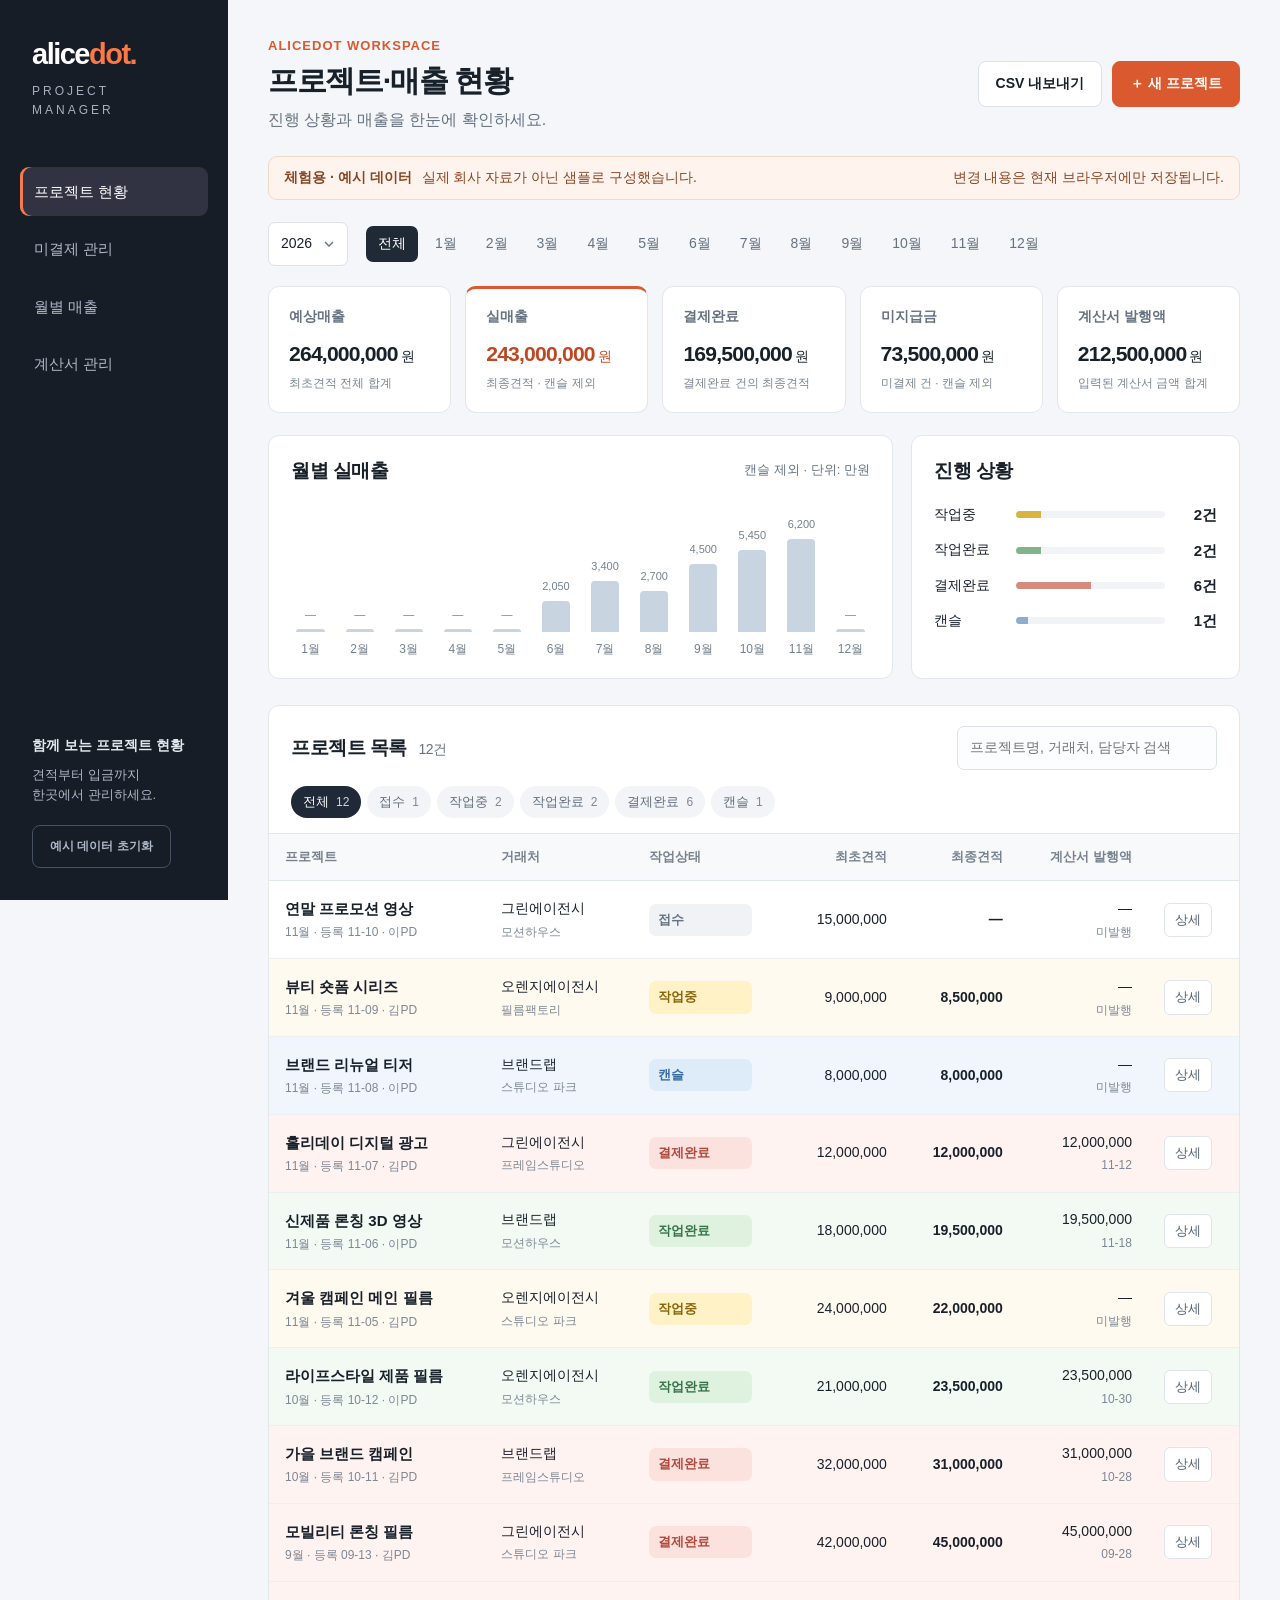
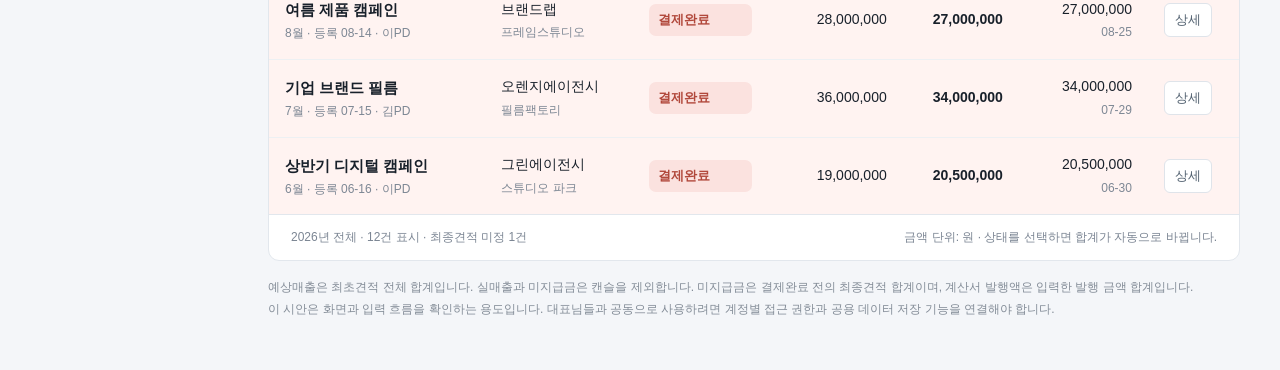
==== index.html @ ba1bc121 "Add files via upload" ====
<!doctype html>
<html lang="ko">
<head>
<meta charset="utf-8"><meta name="viewport" content="width=device-width,initial-scale=1">
<title>AliceDot 프로젝트 관리</title>
<style>
:root{--orange:#db592e;--ink:#18202a;--muted:#667281;--line:#e2e7ed;--bg:#f4f6f9;--white:#fff}*{box-sizing:border-box}body{margin:0;background:var(--bg);color:var(--ink);font:16px/1.55 -apple-system,BlinkMacSystemFont,"Segoe UI","Noto Sans KR",Arial,sans-serif}button,input,select,textarea{font:inherit}button{cursor:pointer}button:focus-visible,input:focus-visible,select:focus-visible,a:focus-visible{outline:3px solid #e99272;outline-offset:3px}button{border:0}button:disabled{cursor:default}aside{width:228px;position:fixed;inset:0 auto 0 0;background:#171d26;color:#fff;display:flex;flex-direction:column;padding:32px 20px;z-index:3}.brand{font-size:29px;font-weight:800;letter-spacing:-1.5px;padding:0 12px}.brand span{color:#fa7946}.brand small{display:block;font-size:12px;font-weight:500;letter-spacing:3px;color:#a6b0bf;margin-top:5px}.nav{display:grid;gap:8px;margin-top:48px}.nav button{background:none;color:#aeb8c7;text-align:left;border-radius:9px;padding:13px 14px;font-size:15px}.nav button.active{background:#323342;color:#fff;box-shadow:inset 3px 0 #f47b4e}.nav svg{width:18px;height:18px;vertical-align:-3px;margin-right:12px}.side-footer{margin-top:auto;padding:18px 12px 0;font-size:13px;color:#aeb8c7}.side-footer strong{display:block;font-size:14px;color:#e3e8ee;margin-bottom:8px}main{margin-left:228px;padding:36px 40px 50px;max-width:1900px}.eyebrow{font-size:13px;letter-spacing:1px;font-weight:700;color:var(--orange)}h1{font-size:30px;letter-spacing:-1.3px;margin:5px 0 6px;line-height:1.35}h2{font-size:19px;letter-spacing:-.5px;margin:0}p{margin:0;color:var(--muted)}header{display:flex;justify-content:space-between;align-items:center;gap:20px;margin-bottom:24px}.btn{border-radius:8px;padding:11px 17px;font-size:14px;font-weight:650;background:#fff;border:1px solid #dce1e7;color:var(--ink);white-space:nowrap}.btn:hover{background:#f1f4f8}.btn.primary{background:var(--orange);border-color:var(--orange);color:#fff}.btn.primary:hover{background:#bd4420}.btn.ghost{background:none}.actions{display:flex;gap:10px;align-items:center}.notice{background:#fff4ed;color:#884625;border:1px solid #f1d9c8;border-radius:9px;padding:10px 15px;font-size:14px;margin-bottom:22px;display:flex;justify-content:space-between;gap:12px}.notice strong{margin-right:10px}.period{display:flex;align-items:center;gap:18px;margin-bottom:20px;flex-wrap:wrap}select{appearance:none;background:#fff url("data:image/svg+xml,%3Csvg xmlns='http://www.w3.org/2000/svg' width='16' height='16' viewBox='0 0 24 24'%3E%3Cpath d='m6 9 6 6 6-6' fill='none' stroke='%23667281' stroke-width='2'/%3E%3C/svg%3E") no-repeat right 10px center;padding:10px 34px 10px 12px;border:1px solid #dce1e7;border-radius:7px;color:var(--ink);font-size:14px}.month-buttons{display:flex;gap:5px;flex-wrap:wrap}.month-buttons button{padding:7px 12px;border-radius:7px;background:none;color:#667281;font-size:14px}.month-buttons button.active{background:#202a37;color:#fff}.cards{display:grid;grid-template-columns:repeat(5,minmax(0,1fr));gap:14px;margin-bottom:22px}.card{background:#fff;border:1px solid var(--line);border-radius:11px;padding:19px 20px;min-width:0}.card-label{font-size:14px;color:#667281;font-weight:600}.metric{font-size:clamp(19px,1.65vw,29px);letter-spacing:-.8px;font-weight:750;margin:10px 0 4px;font-variant-numeric:tabular-nums;white-space:nowrap}.metric small{font-size:14px;font-weight:500;letter-spacing:0;margin-left:3px}.card-note{font-size:12px;color:#7a8592}.card.focus{border-top:3px solid var(--orange);padding-top:17px}.card.focus .metric{color:#bd4822}.overview{display:grid;grid-template-columns:1.9fr 1fr;gap:18px;margin-bottom:26px}.panel{background:#fff;border:1px solid var(--line);border-radius:11px}.panel-head{display:flex;justify-content:space-between;gap:10px;align-items:center;padding:20px 22px 0}.panel-head small{font-size:13px;color:var(--muted)}.chart{display:grid;grid-template-columns:repeat(12,minmax(0,1fr));gap:10px;height:155px;margin:18px 22px 20px;align-items:end}.barcol{height:100%;display:flex;flex-direction:column;justify-content:flex-end;align-items:stretch;text-align:center;background:none;padding:0;color:#75808e;min-width:0;font-size:12px}.barvalue{font-size:11px;white-space:nowrap;margin-bottom:6px}.bar{display:block;min-height:3px;border-radius:4px 4px 0 0;background:#c9d4e1;width:72%;margin:0 auto 8px}.barcol.current .bar{background:var(--orange)}.barcol:hover .bar{background:#f4a07b}.workload{padding:20px 22px}.workload h2{margin-bottom:18px}.work-row{display:flex;align-items:center;gap:12px;margin:12px 0;font-size:14px}.track{height:7px;flex:1;background:#f1f3f6;border-radius:5px;overflow:hidden}.track i{display:block;height:100%;background:#d5b140}.work-row strong{min-width:40px;text-align:right;font-size:15px}.work-row .count-label{width:70px}.project-panel{overflow:hidden}.toolbar{display:flex;justify-content:space-between;padding:20px 22px 16px;align-items:center;gap:16px;flex-wrap:wrap}.toolbar h2 small{font-size:14px;color:var(--muted);font-weight:500;margin-left:7px}.search{padding:10px 12px;border:1px solid #dce1e7;border-radius:7px;min-width:260px;font-size:14px;background:#fcfdfe}.filters{display:flex;gap:6px;padding:0 22px 15px;flex-wrap:wrap}.filters button{font-size:13px;border-radius:20px;background:#f2f4f7;color:#626d7b;padding:6px 12px}.filters button.active{background:#1f2937;color:#fff}.filters b{font-size:12px;margin-left:7px;font-weight:500;opacity:.8}.table-wrap{overflow-x:auto}table{border-collapse:collapse;width:100%;white-space:nowrap;font-size:14px}th{background:#f8f9fb;color:#78828f;font-size:13px;font-weight:600;text-align:left;padding:13px 16px;border-top:1px solid var(--line);border-bottom:1px solid var(--line)}td{padding:16px;border-bottom:1px solid #edf0f3;vertical-align:middle}tr:last-child td{border-bottom:0}tbody tr:hover{background:#fbfcfe}.project-name{font-weight:650;font-size:15px}.sub{font-size:12px;color:#7d8794;margin-top:3px}.num{text-align:right;font-variant-numeric:tabular-nums}.badge{font-size:13px;font-weight:600;border-radius:5px;padding:5px 9px;display:inline-block}.status-접수{background:#f0f2f5;color:#667281}.status-작업중{background:#fff2c7;color:#8a6608}.status-작업완료{background:#dff1df;color:#36754a}.status-결제완료{background:#fbe2df;color:#b1483b}.status-캔슬{background:#deecfa;color:#386da2}select.row-status{border:0;padding:6px 26px 6px 9px;font-size:13px;font-weight:650;background-position:right 6px center;width:103px}.edit{border:1px solid #dfe4ea;background:#fff;border-radius:6px;padding:6px 10px;font-size:13px;color:#526170}.empty{text-align:center!important;padding:55px 20px!important;color:#7a8592}.table-footer{border-top:1px solid var(--line);padding:13px 22px;color:#7b8593;font-size:12px;display:flex;justify-content:space-between;gap:16px}.footnote{font-size:12px;color:#838c97;margin-top:16px;line-height:1.8}dialog{border:0;border-radius:14px;padding:0;width:min(700px,94vw);box-shadow:0 24px 80px #10182844;color:var(--ink);max-height:92vh}dialog::backdrop{background:#151c2a77;backdrop-filter:blur(2px)}.dialog-head{padding:24px 28px 17px;border-bottom:1px solid var(--line);display:flex;align-items:center;justify-content:space-between}.close{font-size:25px;background:none;color:#667281;width:35px;height:35px}.form-grid{display:grid;grid-template-columns:1fr 1fr;gap:18px;padding:23px 28px}.field{display:grid;gap:7px;font-size:14px;color:#5e6978}.field input,.field select,.field textarea{border:1px solid #dce1e7;border-radius:7px;padding:10px 12px;color:var(--ink);min-width:0;width:100%;font-size:15px}.field textarea{resize:vertical;min-height:80px}.field.wide{grid-column:1/-1}.field input:read-only{background:#f4f6f8;color:#738090}.dialog-footer{display:flex;justify-content:space-between;padding:16px 28px 24px;align-items:center;gap:15px}.dialog-footer small{font-size:12px;color:#7d8794}.toast{position:fixed;bottom:28px;left:calc(50% + 114px);transform:translateX(-50%);background:#202b38;color:#fff;border-radius:8px;padding:12px 20px;font-size:14px;box-shadow:0 6px 25px #10182822;z-index:20}.sr-only{position:absolute;width:1px;height:1px;padding:0;overflow:hidden;clip:rect(0,0,0,0);white-space:nowrap}
tbody tr.row-작업중{background:#fffaf0}tbody tr.row-작업완료{background:#f2faf3}tbody tr.row-결제완료{background:#fff3f1}tbody tr.row-캔슬{background:#f0f6fc}tbody tr:hover{filter:brightness(.985)}
@media(max-width:1180px){aside{width:190px;padding-inline:14px}main{margin-left:190px;padding:27px 24px}.card{padding:15px 12px}.card.focus{padding-top:13px}.metric{font-size:20px}.month-buttons{gap:2px}.month-buttons button{padding:7px 9px}.overview{grid-template-columns:1.5fr 1fr}.toast{left:calc(50% + 95px)}}
@media(min-width:851px) and (max-width:1050px){.cards{grid-template-columns:repeat(3,minmax(0,1fr))}}
@media(max-width:850px){aside{position:static;width:auto;padding:18px 20px}.brand{font-size:25px;display:flex;align-items:center;gap:4px}.brand small{margin:0 0 0 15px;font-size:10px}.nav{margin-top:18px;display:flex;gap:6px;overflow:auto}.nav button{padding:9px 12px;white-space:nowrap;font-size:14px}.nav svg,.side-footer{display:none}main{margin:0;padding:25px 18px}header{align-items:flex-start}h1{font-size:25px}header p{font-size:14px}.actions{gap:6px}.btn{padding:10px 12px}.cards{grid-template-columns:repeat(2,minmax(0,1fr))}.card:last-child{grid-column:1/-1}.metric{font-size:25px}.overview{grid-template-columns:1fr}.workload{display:none}.notice{display:block}.notice span{display:block;margin-top:3px;font-size:12px}.chart{gap:4px;margin-inline:14px}.barvalue{font-size:9px}.toolbar{padding:18px 16px}.search{min-width:0;width:100%}.toolbar .actions{width:100%}.filters{padding-inline:16px}.form-grid{padding:20px;gap:13px}.dialog-head{padding:20px}.dialog-footer{padding:15px 20px;flex-wrap:wrap}.toast{left:50%;max-width:90%;width:max-content}.table-footer{padding:13px 16px}.table-footer span:last-child{display:none}}
@media(max-width:620px){header{flex-direction:column}header>.actions{width:100%}header>.actions .btn{flex:1}.form-grid{grid-template-columns:1fr}}
</style></head>
<body>
<aside><div class="brand">alice<span>dot.</span><small>PROJECT MANAGER</small></div><nav class="nav" aria-label="메뉴"><button class="active" data-view="all">프로젝트 현황</button><button data-view="unpaid">미결제 관리</button><button data-view="monthly">월별 매출</button><button data-view="invoice">계산서 관리</button></nav><div class="side-footer"><strong>함께 보는 프로젝트 현황</strong>견적부터 입금까지<br>한곳에서 관리하세요.<br><br><button class="btn ghost" id="reset" style="color:#aeb8c7;border-color:#465161;font-size:12px">예시 데이터 초기화</button></div></aside>
<main><header><div><div class="eyebrow">ALICEDOT WORKSPACE</div><h1 id="page-title">프로젝트·매출 현황</h1><p>진행 상황과 매출을 한눈에 확인하세요.</p></div><div class="actions"><button class="btn" id="export">CSV 내보내기</button><button class="btn primary" id="add">＋ 새 프로젝트</button></div></header>
<div class="notice"><div><strong>체험용 · 예시 데이터</strong>실제 회사 자료가 아닌 샘플로 구성했습니다.</div><span id="save-status">변경 내용은 현재 브라우저에만 저장됩니다.</span></div>
<section class="period" aria-label="조회 기간"><label><span class="sr-only">연도</span><select id="year"><option>2026</option><option>2027</option></select></label><div class="month-buttons" id="months"></div></section>
<section class="cards" id="cards" aria-label="선택 기간 매출 합계"></section>
<section class="overview"><div class="panel" id="monthly-panel"><div class="panel-head"><h2>월별 실매출</h2><small>캔슬 제외 · 단위: 만원</small></div><div class="chart" id="chart"></div></div><div class="panel workload"><h2>진행 상황</h2><div id="workload"></div></div></section>
<section class="panel project-panel"><div class="toolbar"><h2 id="list-title">프로젝트 목록 <small id="total-count"></small></h2><div class="actions"><input class="search" id="search" aria-label="프로젝트 검색" placeholder="프로젝트명, 거래처, 담당자 검색"></div></div><div class="filters" id="filters"></div><div class="table-wrap"><table><thead><tr><th>프로젝트</th><th>거래처</th><th>작업상태</th><th class="num">최초견적</th><th class="num">최종견적</th><th class="num">계산서 발행액</th><th></th></tr></thead><tbody id="rows"></tbody></table></div><div class="table-footer"><span id="result-count"></span><span>금액 단위: 원 · 상태를 선택하면 합계가 자동으로 바뀝니다.</span></div></section>
<p class="footnote">예상매출은 최초견적 전체 합계입니다. 실매출과 미지급금은 캔슬을 제외합니다. 미지급금은 결제완료 전의 최종견적 합계이며, 계산서 발행액은 입력한 발행 금액 합계입니다.<br>이 시안은 화면과 입력 흐름을 확인하는 용도입니다. 대표님들과 공동으로 사용하려면 계정별 접근 권한과 공용 데이터 저장 기능을 연결해야 합니다.</p></main>
<dialog id="editor"><form id="project-form"><div class="dialog-head"><h2 id="dialog-title">새 프로젝트</h2><button class="close" type="button" id="close" aria-label="닫기">×</button></div><input type="hidden" name="id"><div class="form-grid">
<label class="field wide">프로젝트명 *<input name="name" required maxlength="120" placeholder="프로젝트명을 입력하세요"></label>
<label class="field">집계 연도<select name="year"><option>2026</option><option>2027</option></select></label><label class="field">집계 월<select name="month" id="form-month"></select></label>
<label class="field">대행사<input name="agency" maxlength="120"></label><label class="field">프로덕션<input name="production" maxlength="120"></label>
<label class="field">감독<input name="director" maxlength="80"></label><label class="field">담당 PD<input name="pd" maxlength="80"></label>
<label class="field">최초견적 (원)<input name="initial" type="number" min="0" step="1" placeholder="미정이면 비워두세요"></label><label class="field">최종견적 (원)<input name="final" type="number" min="0" step="1" placeholder="미정이면 비워두세요"></label>
<label class="field">작업상태<select name="status" id="form-status"></select></label><label class="field">최초 등록일<input name="created" type="date" readonly></label>
<label class="field">결제일<input name="paidDate" type="date"></label><label class="field">계산서 발행일<input name="invoiceDate" type="date"></label>
<label class="field">계산서 발행액 (원)<input name="invoiceAmount" type="number" min="0" step="1"></label><label class="field">상호명<input name="company" maxlength="160"></label>
<label class="field wide">메모<textarea name="memo" maxlength="3000" placeholder="견적 협의, 일정, 전달 사항 등을 기록하세요"></textarea></label></div><div class="dialog-footer"><small>등록일은 처음 저장한 날짜로 유지됩니다.</small><div class="actions"><button type="button" class="btn" id="cancel">취소</button><button type="submit" class="btn primary">저장하기</button></div></div></form></dialog>
<div class="toast" id="toast" hidden role="status"></div>
<script>
'use strict';
const STORAGE_KEY='alicedot-demo-v1';
const statuses=['접수','작업중','작업완료','결제완료','캔슬'];
const esc=x=>String(x??'').replace(/[&<>"']/g,c=>({'&':'&amp;','<':'&lt;','>':'&gt;','"':'&quot;',"'":'&#39;'}[c]));
const $=s=>document.querySelector(s);
const won=n=>Number(n||0).toLocaleString('ko-KR');
const displayMoney=n=>n===null||n===''||n===undefined?'—':won(n);
const today=()=>{const a=new Intl.DateTimeFormat('en-CA',{timeZone:'Asia/Seoul',year:'numeric',month:'2-digit',day:'2-digit'}).formatToParts(new Date());return ['year','month','day'].map(k=>a.find(x=>x.type===k).value).join('-');};
const seed=[
 ['d01',11,'겨울 캠페인 메인 필름','오렌지에이전시','스튜디오 파크','작업중',24000000,22000000,0,''],
 ['d02',11,'신제품 론칭 3D 영상','브랜드랩','모션하우스','작업완료',18000000,19500000,19500000,'2026-11-18'],
 ['d03',11,'홀리데이 디지털 광고','그린에이전시','프레임스튜디오','결제완료',12000000,12000000,12000000,'2026-11-12'],
 ['d04',11,'브랜드 리뉴얼 티저','브랜드랩','스튜디오 파크','캔슬',8000000,8000000,0,''],
 ['d05',11,'뷰티 숏폼 시리즈','오렌지에이전시','필름팩토리','작업중',9000000,8500000,0,''],
 ['d06',11,'연말 프로모션 영상','그린에이전시','모션하우스','접수',15000000,null,0,''],
 ['d07',10,'가을 브랜드 캠페인','브랜드랩','프레임스튜디오','결제완료',32000000,31000000,31000000,'2026-10-28'],
 ['d08',10,'라이프스타일 제품 필름','오렌지에이전시','모션하우스','작업완료',21000000,23500000,23500000,'2026-10-30'],
 ['d09',9,'모빌리티 론칭 필름','그린에이전시','스튜디오 파크','결제완료',42000000,45000000,45000000,'2026-09-28'],
 ['d10',8,'여름 제품 캠페인','브랜드랩','프레임스튜디오','결제완료',28000000,27000000,27000000,'2026-08-25'],
 ['d11',7,'기업 브랜드 필름','오렌지에이전시','필름팩토리','결제완료',36000000,34000000,34000000,'2026-07-29'],
 ['d12',6,'상반기 디지털 캠페인','그린에이전시','스튜디오 파크','결제완료',19000000,20500000,20500000,'2026-06-30']
].map(([id,month,name,agency,production,status,initial,final,invoiceAmount,invoiceDate],i)=>({id,year:2026,month,name,agency,production,status,initial,final,invoiceAmount,invoiceDate,created:`2026-${String(month).padStart(2,'0')}-${String(5+i%15).padStart(2,'0')}`,paidDate:status==='결제완료'?invoiceDate:'',director:['김감독','이감독','박감독'][i%3],pd:['김PD','이PD'][i%2],company:production,memo:'화면 확인을 위한 예시 프로젝트입니다.'}));
let projects,storageAvailable=true;
try{const saved=localStorage.getItem(STORAGE_KEY);projects=saved?JSON.parse(saved):structuredClone(seed);if(!Array.isArray(projects))throw Error('Invalid data');}catch(err){projects=structuredClone(seed);storageAvailable=false;}
let state={year:2026,month:0,status:'전체',view:'all',query:''};
function save(){try{localStorage.setItem(STORAGE_KEY,JSON.stringify(projects));storageAvailable=true;}catch(err){storageAvailable=false;}$('#save-status').textContent=storageAvailable?'변경 내용은 현재 브라우저에만 저장됩니다.':'브라우저 저장이 제한되어 있습니다. 창을 닫기 전에 CSV로 내보내 주세요.';}
function notify(message){$('#toast').textContent=message;$('#toast').hidden=false;clearTimeout(notify.timer);notify.timer=setTimeout(()=>$('#toast').hidden=true,2800);}
function scoped(){return projects.filter(p=>p.year===state.year&&(!state.month||p.month===state.month));}
function isUnpaid(p){return !['결제완료','캔슬'].includes(p.status);}
function metrics(list){const active=list.filter(p=>p.status!=='캔슬');return {initial:list.reduce((n,p)=>n+(p.initial||0),0),final:active.reduce((n,p)=>n+(p.final||0),0),paid:active.filter(p=>p.status==='결제완료').reduce((n,p)=>n+(p.final||0),0),unpaid:active.filter(isUnpaid).reduce((n,p)=>n+(p.final||0),0),invoice:list.reduce((n,p)=>n+(p.invoiceAmount||0),0)};}
function beforeStatus(){return scoped().filter(p=>(state.view!=='unpaid'||isUnpaid(p))&&(state.view!=='invoice'||p.invoiceDate||p.invoiceAmount>0)&&(!state.query||[p.name,p.agency,p.production,p.director,p.pd,p.company].join(' ').toLowerCase().includes(state.query)));}
function visible(){return beforeStatus().filter(p=>state.status==='전체'||p.status===state.status).sort((a,b)=>b.month-a.month||b.created.localeCompare(a.created)||a.id.localeCompare(b.id));}
function render(){
 $('#page-title').textContent=({all:'프로젝트·매출 현황',unpaid:'미결제 관리',monthly:'월별 매출 현황',invoice:'계산서 관리'})[state.view];
 document.querySelectorAll('[data-view]').forEach(b=>b.classList.toggle('active',b.dataset.view===state.view));
 $('#months').innerHTML=[0,...Array.from({length:12},(_,i)=>i+1)].map(m=>`<button type="button" data-month="${m}" class="${m===state.month?'active':''}">${m?m+'월':'전체'}</button>`).join('');
 const list=scoped(), m=metrics(list), blankFinal=list.filter(p=>p.status!=='캔슬'&&p.final===null).length;
 const cards=[['예상매출',m.initial,'최초견적 전체 합계'],['실매출',m.final,'최종견적 · 캔슬 제외'],['결제완료',m.paid,'결제완료 건의 최종견적'],['미지급금',m.unpaid,'미결제 건 · 캔슬 제외'],['계산서 발행액',m.invoice,'입력된 계산서 금액 합계']];
 $('#cards').innerHTML=cards.map(([label,value,note],i)=>`<div class="card ${i===1?'focus':''}"><div class="card-label">${label}</div><div class="metric">${won(value)}<small>원</small></div><div class="card-note">${note}</div></div>`).join('');
 const amounts=Array.from({length:12},(_,i)=>metrics(projects.filter(p=>p.year===state.year&&p.month===i+1)).final),max=Math.max(...amounts,1);
 $('#chart').innerHTML=amounts.map((v,i)=>`<button type="button" class="barcol ${state.month===i+1?'current':''}" data-month="${i+1}" aria-label="${i+1}월 실매출 ${won(v)}원"><span class="barvalue">${v?won(Math.round(v/10000)):'—'}</span><i class="bar" style="height:${Math.max(3,v/max*93)}px"></i><span>${i+1}월</span></button>`).join('');
 $('#workload').innerHTML=['작업중','작업완료','결제완료','캔슬'].map((s,i)=>{const count=list.filter(p=>p.status===s).length;return `<div class="work-row"><span class="count-label">${s}</span><span class="track"><i style="width:${count/Math.max(1,list.length)*100}%;background:${['#d8b341','#80b58c','#d78b7c','#8caecc'][i]}"></i></span><strong>${count}건</strong></div>`;}).join('');
 const base=beforeStatus();$('#total-count').textContent=`${base.length}건`;
 $('#filters').innerHTML=['전체',...statuses].map(s=>`<button type="button" data-status="${s}" class="${s===state.status?'active':''}">${s}<b>${s==='전체'?base.length:base.filter(p=>p.status===s).length}</b></button>`).join('');
 const rows=visible();
 $('#rows').innerHTML=rows.length?rows.map(p=>`<tr class="row-${esc(p.status)}"><td><div class="project-name">${esc(p.name)}</div><div class="sub">${p.month}월 · 등록 ${esc(p.created.slice(5))} · ${esc(p.pd||'담당 미지정')}</div></td><td>${esc(p.agency||'—')}<div class="sub">${esc(p.production)}</div></td><td><select class="row-status status-${esc(p.status)}" data-id="${esc(p.id)}" aria-label="${esc(p.name)} 작업상태">${statuses.map(s=>`<option ${p.status===s?'selected':''}>${s}</option>`).join('')}</select></td><td class="num">${displayMoney(p.initial)}</td><td class="num"><strong>${displayMoney(p.final)}</strong></td><td class="num">${p.invoiceAmount?won(p.invoiceAmount):'—'}<div class="sub">${p.invoiceDate?esc(p.invoiceDate.slice(5)):p.invoiceAmount?'발행일 미입력':'미발행'}</div></td><td><button class="edit" data-edit="${esc(p.id)}" aria-label="${esc(p.name)} 상세 수정">상세</button></td></tr>`).join(''):'<tr><td colspan="7" class="empty">조건에 맞는 프로젝트가 없습니다. 다른 월이나 상태를 선택해 주세요.</td></tr>';
 $('#result-count').textContent=`${state.year}년 ${state.month?state.month+'월':'전체'} · ${rows.length}건 표시${blankFinal?' · 최종견적 미정 '+blankFinal+'건':''}`;
 if(!storageAvailable)$('#save-status').textContent='브라우저 저장이 제한되어 있습니다. 창을 닫기 전에 CSV로 내보내 주세요.';
}
$('#form-month').innerHTML=Array.from({length:12},(_,i)=>`<option value="${i+1}">${i+1}월</option>`).join('');$('#form-status').innerHTML=statuses.map(s=>`<option>${s}</option>`).join('');
function openEditor(id){const p=projects.find(p=>p.id===id), f=$('#project-form');f.reset();const blank={id:'',name:'',year:state.year,month:state.month||Number(today().slice(5,7)),status:'접수',created:today()};for(const [k,val] of Object.entries(p||blank)){if(f.elements.namedItem(k))f.elements.namedItem(k).value=val??'';}$('#dialog-title').textContent=p?'프로젝트 상세':'새 프로젝트';$('#editor').showModal();f.elements.namedItem('name').focus();}
$('#add').addEventListener('click',()=>openEditor());for(const id of ['close','cancel'])$('#'+id).addEventListener('click',()=>$('#editor').close());
$('#project-form').addEventListener('submit',e=>{e.preventDefault();const f=new FormData(e.target),id=String(f.get('id')),existing=projects.find(p=>p.id===id),p={};for(const [k,val] of f)p[k]=String(val).trim();p.year=Number(p.year);p.month=Number(p.month);for(const k of ['initial','final','invoiceAmount'])p[k]=p[k]===''?null:Number(p[k]);p.id=existing?existing.id:(crypto.randomUUID?crypto.randomUUID():'p'+Date.now());p.created=existing?existing.created:today();if(!p.name){notify('프로젝트명을 입력해 주세요.');return;}if(existing)projects=projects.map(x=>x.id===id?p:x);else projects.push(p);save();$('#editor').close();state.year=p.year;state.month=p.month;state.status='전체';state.view='all';state.query='';$('#year').value=state.year;$('#search').value='';render();notify('프로젝트를 저장했습니다.');});
document.addEventListener('click',e=>{const month=e.target.closest('[data-month]'),status=e.target.closest('[data-status]'),edit=e.target.closest('[data-edit]'),view=e.target.closest('[data-view]');if(month){state.month=Number(month.dataset.month);render();}if(status){state.status=status.dataset.status;render();}if(edit)openEditor(edit.dataset.edit);if(view){state.view=view.dataset.view;state.status='전체';render();if(state.view==='monthly')$('#monthly-panel').scrollIntoView({behavior:'smooth',block:'center'});}});
$('#rows').addEventListener('change',e=>{if(!e.target.matches('.row-status'))return;const p=projects.find(x=>x.id===e.target.dataset.id);if(!p)return;p.status=e.target.value;save();render();notify('작업상태와 합계가 반영되었습니다.');});
$('#year').addEventListener('change',e=>{state.year=Number(e.target.value);render();});$('#search').addEventListener('input',e=>{state.query=e.target.value.trim().toLowerCase();render();});
$('#export').addEventListener('click',()=>{const cols=[['year','연도'],['month','월'],['created','등록일'],['name','프로젝트명'],['agency','대행사'],['production','프로덕션'],['director','감독'],['pd','담당PD'],['status','작업상태'],['initial','최초견적'],['final','최종견적'],['paidDate','결제일'],['invoiceDate','계산서 발행일'],['invoiceAmount','계산서 금액'],['company','상호명'],['memo','메모']];const quote=x=>'"'+String(typeof x==='string'&&/^[=+@-]/.test(x)?"'"+x:x??'').replace(/"/g,'""')+'"';const csv='\uFEFF'+[cols.map(x=>quote(x[1])).join(','),...visible().map(p=>cols.map(([k])=>quote(p[k])).join(','))].join('\r\n');const url=URL.createObjectURL(new Blob([csv],{type:'text/csv;charset=utf-8'})),a=document.createElement('a');a.href=url;a.download=`alicedot-demo-${state.year}-${state.month||'all'}.csv`;a.click();setTimeout(()=>URL.revokeObjectURL(url),1000);notify('현재 조회된 프로젝트를 내보냈습니다.');});
$('#reset').addEventListener('click',()=>{if(!confirm('이 브라우저에서 수정한 체험용 데이터를 지우고 초기 예시로 되돌릴까요?'))return;projects=structuredClone(seed);state={year:2026,month:0,status:'전체',view:'all',query:''};$('#search').value='';$('#year').value='2026';save();render();notify('예시 데이터로 초기화했습니다.');});
render();
</script></body></html>
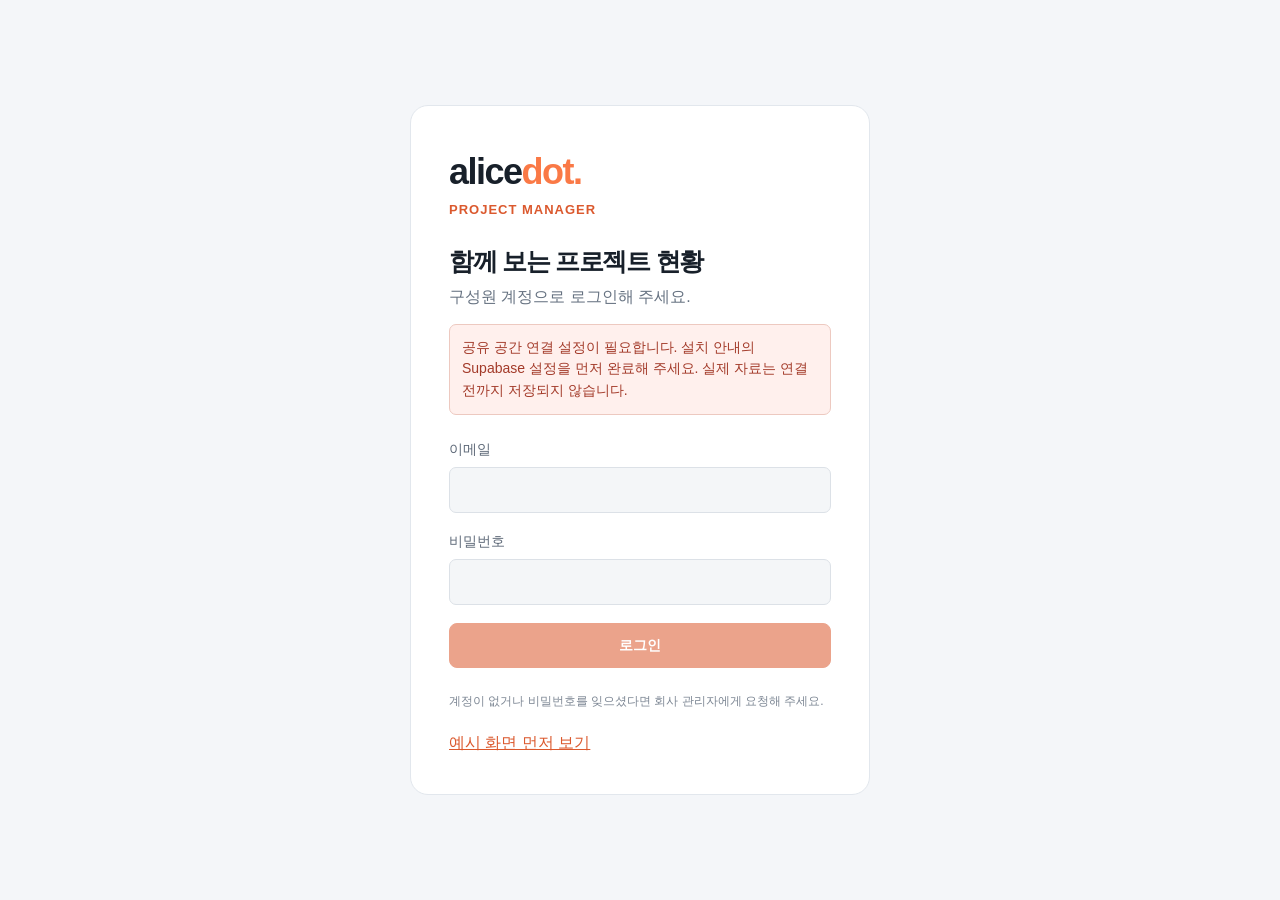
==== commit 6a1aa4c0: "Add shared AliceDot project management app Add the authenticated shared app, Supabase database setup" ====
--- a/index.html
+++ b/index.html
@@ -1,94 +1,29 @@
-<!doctype html>
-<html lang="ko">
-<head>
-<meta charset="utf-8"><meta name="viewport" content="width=device-width,initial-scale=1">
-<title>AliceDot 프로젝트 관리</title>
-<style>
-:root{--orange:#db592e;--ink:#18202a;--muted:#667281;--line:#e2e7ed;--bg:#f4f6f9;--white:#fff}*{box-sizing:border-box}body{margin:0;background:var(--bg);color:var(--ink);font:16px/1.55 -apple-system,BlinkMacSystemFont,"Segoe UI","Noto Sans KR",Arial,sans-serif}button,input,select,textarea{font:inherit}button{cursor:pointer}button:focus-visible,input:focus-visible,select:focus-visible,a:focus-visible{outline:3px solid #e99272;outline-offset:3px}button{border:0}button:disabled{cursor:default}aside{width:228px;position:fixed;inset:0 auto 0 0;background:#171d26;color:#fff;display:flex;flex-direction:column;padding:32px 20px;z-index:3}.brand{font-size:29px;font-weight:800;letter-spacing:-1.5px;padding:0 12px}.brand span{color:#fa7946}.brand small{display:block;font-size:12px;font-weight:500;letter-spacing:3px;color:#a6b0bf;margin-top:5px}.nav{display:grid;gap:8px;margin-top:48px}.nav button{background:none;color:#aeb8c7;text-align:left;border-radius:9px;padding:13px 14px;font-size:15px}.nav button.active{background:#323342;color:#fff;box-shadow:inset 3px 0 #f47b4e}.nav svg{width:18px;height:18px;vertical-align:-3px;margin-right:12px}.side-footer{margin-top:auto;padding:18px 12px 0;font-size:13px;color:#aeb8c7}.side-footer strong{display:block;font-size:14px;color:#e3e8ee;margin-bottom:8px}main{margin-left:228px;padding:36px 40px 50px;max-width:1900px}.eyebrow{font-size:13px;letter-spacing:1px;font-weight:700;color:var(--orange)}h1{font-size:30px;letter-spacing:-1.3px;margin:5px 0 6px;line-height:1.35}h2{font-size:19px;letter-spacing:-.5px;margin:0}p{margin:0;color:var(--muted)}header{display:flex;justify-content:space-between;align-items:center;gap:20px;margin-bottom:24px}.btn{border-radius:8px;padding:11px 17px;font-size:14px;font-weight:650;background:#fff;border:1px solid #dce1e7;color:var(--ink);white-space:nowrap}.btn:hover{background:#f1f4f8}.btn.primary{background:var(--orange);border-color:var(--orange);color:#fff}.btn.primary:hover{background:#bd4420}.btn.ghost{background:none}.actions{display:flex;gap:10px;align-items:center}.notice{background:#fff4ed;color:#884625;border:1px solid #f1d9c8;border-radius:9px;padding:10px 15px;font-size:14px;margin-bottom:22px;display:flex;justify-content:space-between;gap:12px}.notice strong{margin-right:10px}.period{display:flex;align-items:center;gap:18px;margin-bottom:20px;flex-wrap:wrap}select{appearance:none;background:#fff url("data:image/svg+xml,%3Csvg xmlns='http://www.w3.org/2000/svg' width='16' height='16' viewBox='0 0 24 24'%3E%3Cpath d='m6 9 6 6 6-6' fill='none' stroke='%23667281' stroke-width='2'/%3E%3C/svg%3E") no-repeat right 10px center;padding:10px 34px 10px 12px;border:1px solid #dce1e7;border-radius:7px;color:var(--ink);font-size:14px}.month-buttons{display:flex;gap:5px;flex-wrap:wrap}.month-buttons button{padding:7px 12px;border-radius:7px;background:none;color:#667281;font-size:14px}.month-buttons button.active{background:#202a37;color:#fff}.cards{display:grid;grid-template-columns:repeat(5,minmax(0,1fr));gap:14px;margin-bottom:22px}.card{background:#fff;border:1px solid var(--line);border-radius:11px;padding:19px 20px;min-width:0}.card-label{font-size:14px;color:#667281;font-weight:600}.metric{font-size:clamp(19px,1.65vw,29px);letter-spacing:-.8px;font-weight:750;margin:10px 0 4px;font-variant-numeric:tabular-nums;white-space:nowrap}.metric small{font-size:14px;font-weight:500;letter-spacing:0;margin-left:3px}.card-note{font-size:12px;color:#7a8592}.card.focus{border-top:3px solid var(--orange);padding-top:17px}.card.focus .metric{color:#bd4822}.overview{display:grid;grid-template-columns:1.9fr 1fr;gap:18px;margin-bottom:26px}.panel{background:#fff;border:1px solid var(--line);border-radius:11px}.panel-head{display:flex;justify-content:space-between;gap:10px;align-items:center;padding:20px 22px 0}.panel-head small{font-size:13px;color:var(--muted)}.chart{display:grid;grid-template-columns:repeat(12,minmax(0,1fr));gap:10px;height:155px;margin:18px 22px 20px;align-items:end}.barcol{height:100%;display:flex;flex-direction:column;justify-content:flex-end;align-items:stretch;text-align:center;background:none;padding:0;color:#75808e;min-width:0;font-size:12px}.barvalue{font-size:11px;white-space:nowrap;margin-bottom:6px}.bar{display:block;min-height:3px;border-radius:4px 4px 0 0;background:#c9d4e1;width:72%;margin:0 auto 8px}.barcol.current .bar{background:var(--orange)}.barcol:hover .bar{background:#f4a07b}.workload{padding:20px 22px}.workload h2{margin-bottom:18px}.work-row{display:flex;align-items:center;gap:12px;margin:12px 0;font-size:14px}.track{height:7px;flex:1;background:#f1f3f6;border-radius:5px;overflow:hidden}.track i{display:block;height:100%;background:#d5b140}.work-row strong{min-width:40px;text-align:right;font-size:15px}.work-row .count-label{width:70px}.project-panel{overflow:hidden}.toolbar{display:flex;justify-content:space-between;padding:20px 22px 16px;align-items:center;gap:16px;flex-wrap:wrap}.toolbar h2 small{font-size:14px;color:var(--muted);font-weight:500;margin-left:7px}.search{padding:10px 12px;border:1px solid #dce1e7;border-radius:7px;min-width:260px;font-size:14px;background:#fcfdfe}.filters{display:flex;gap:6px;padding:0 22px 15px;flex-wrap:wrap}.filters button{font-size:13px;border-radius:20px;background:#f2f4f7;color:#626d7b;padding:6px 12px}.filters button.active{background:#1f2937;color:#fff}.filters b{font-size:12px;margin-left:7px;font-weight:500;opacity:.8}.table-wrap{overflow-x:auto}table{border-collapse:collapse;width:100%;white-space:nowrap;font-size:14px}th{background:#f8f9fb;color:#78828f;font-size:13px;font-weight:600;text-align:left;padding:13px 16px;border-top:1px solid var(--line);border-bottom:1px solid var(--line)}td{padding:16px;border-bottom:1px solid #edf0f3;vertical-align:middle}tr:last-child td{border-bottom:0}tbody tr:hover{background:#fbfcfe}.project-name{font-weight:650;font-size:15px}.sub{font-size:12px;color:#7d8794;margin-top:3px}.num{text-align:right;font-variant-numeric:tabular-nums}.badge{font-size:13px;font-weight:600;border-radius:5px;padding:5px 9px;display:inline-block}.status-접수{background:#f0f2f5;color:#667281}.status-작업중{background:#fff2c7;color:#8a6608}.status-작업완료{background:#dff1df;color:#36754a}.status-결제완료{background:#fbe2df;color:#b1483b}.status-캔슬{background:#deecfa;color:#386da2}select.row-status{border:0;padding:6px 26px 6px 9px;font-size:13px;font-weight:650;background-position:right 6px center;width:103px}.edit{border:1px solid #dfe4ea;background:#fff;border-radius:6px;padding:6px 10px;font-size:13px;color:#526170}.empty{text-align:center!important;padding:55px 20px!important;color:#7a8592}.table-footer{border-top:1px solid var(--line);padding:13px 22px;color:#7b8593;font-size:12px;display:flex;justify-content:space-between;gap:16px}.footnote{font-size:12px;color:#838c97;margin-top:16px;line-height:1.8}dialog{border:0;border-radius:14px;padding:0;width:min(700px,94vw);box-shadow:0 24px 80px #10182844;color:var(--ink);max-height:92vh}dialog::backdrop{background:#151c2a77;backdrop-filter:blur(2px)}.dialog-head{padding:24px 28px 17px;border-bottom:1px solid var(--line);display:flex;align-items:center;justify-content:space-between}.close{font-size:25px;background:none;color:#667281;width:35px;height:35px}.form-grid{display:grid;grid-template-columns:1fr 1fr;gap:18px;padding:23px 28px}.field{display:grid;gap:7px;font-size:14px;color:#5e6978}.field input,.field select,.field textarea{border:1px solid #dce1e7;border-radius:7px;padding:10px 12px;color:var(--ink);min-width:0;width:100%;font-size:15px}.field textarea{resize:vertical;min-height:80px}.field.wide{grid-column:1/-1}.field input:read-only{background:#f4f6f8;color:#738090}.dialog-footer{display:flex;justify-content:space-between;padding:16px 28px 24px;align-items:center;gap:15px}.dialog-footer small{font-size:12px;color:#7d8794}.toast{position:fixed;bottom:28px;left:calc(50% + 114px);transform:translateX(-50%);background:#202b38;color:#fff;border-radius:8px;padding:12px 20px;font-size:14px;box-shadow:0 6px 25px #10182822;z-index:20}.sr-only{position:absolute;width:1px;height:1px;padding:0;overflow:hidden;clip:rect(0,0,0,0);white-space:nowrap}
-tbody tr.row-작업중{background:#fffaf0}tbody tr.row-작업완료{background:#f2faf3}tbody tr.row-결제완료{background:#fff3f1}tbody tr.row-캔슬{background:#f0f6fc}tbody tr:hover{filter:brightness(.985)}
-@media(max-width:1180px){aside{width:190px;padding-inline:14px}main{margin-left:190px;padding:27px 24px}.card{padding:15px 12px}.card.focus{padding-top:13px}.metric{font-size:20px}.month-buttons{gap:2px}.month-buttons button{padding:7px 9px}.overview{grid-template-columns:1.5fr 1fr}.toast{left:calc(50% + 95px)}}
-@media(min-width:851px) and (max-width:1050px){.cards{grid-template-columns:repeat(3,minmax(0,1fr))}}
-@media(max-width:850px){aside{position:static;width:auto;padding:18px 20px}.brand{font-size:25px;display:flex;align-items:center;gap:4px}.brand small{margin:0 0 0 15px;font-size:10px}.nav{margin-top:18px;display:flex;gap:6px;overflow:auto}.nav button{padding:9px 12px;white-space:nowrap;font-size:14px}.nav svg,.side-footer{display:none}main{margin:0;padding:25px 18px}header{align-items:flex-start}h1{font-size:25px}header p{font-size:14px}.actions{gap:6px}.btn{padding:10px 12px}.cards{grid-template-columns:repeat(2,minmax(0,1fr))}.card:last-child{grid-column:1/-1}.metric{font-size:25px}.overview{grid-template-columns:1fr}.workload{display:none}.notice{display:block}.notice span{display:block;margin-top:3px;font-size:12px}.chart{gap:4px;margin-inline:14px}.barvalue{font-size:9px}.toolbar{padding:18px 16px}.search{min-width:0;width:100%}.toolbar .actions{width:100%}.filters{padding-inline:16px}.form-grid{padding:20px;gap:13px}.dialog-head{padding:20px}.dialog-footer{padding:15px 20px;flex-wrap:wrap}.toast{left:50%;max-width:90%;width:max-content}.table-footer{padding:13px 16px}.table-footer span:last-child{display:none}}
-@media(max-width:620px){header{flex-direction:column}header>.actions{width:100%}header>.actions .btn{flex:1}.form-grid{grid-template-columns:1fr}}
-</style></head>
-<body>
-<aside><div class="brand">alice<span>dot.</span><small>PROJECT MANAGER</small></div><nav class="nav" aria-label="메뉴"><button class="active" data-view="all">프로젝트 현황</button><button data-view="unpaid">미결제 관리</button><button data-view="monthly">월별 매출</button><button data-view="invoice">계산서 관리</button></nav><div class="side-footer"><strong>함께 보는 프로젝트 현황</strong>견적부터 입금까지<br>한곳에서 관리하세요.<br><br><button class="btn ghost" id="reset" style="color:#aeb8c7;border-color:#465161;font-size:12px">예시 데이터 초기화</button></div></aside>
-<main><header><div><div class="eyebrow">ALICEDOT WORKSPACE</div><h1 id="page-title">프로젝트·매출 현황</h1><p>진행 상황과 매출을 한눈에 확인하세요.</p></div><div class="actions"><button class="btn" id="export">CSV 내보내기</button><button class="btn primary" id="add">＋ 새 프로젝트</button></div></header>
-<div class="notice"><div><strong>체험용 · 예시 데이터</strong>실제 회사 자료가 아닌 샘플로 구성했습니다.</div><span id="save-status">변경 내용은 현재 브라우저에만 저장됩니다.</span></div>
-<section class="period" aria-label="조회 기간"><label><span class="sr-only">연도</span><select id="year"><option>2026</option><option>2027</option></select></label><div class="month-buttons" id="months"></div></section>
+<!doctype html><html lang="ko"><head><meta charset="utf-8"><meta name="viewport" content="width=device-width,initial-scale=1"><meta name="referrer" content="no-referrer"><title>AliceDot 프로젝트 관리</title><link rel="stylesheet" href="styles.css"><script src="config.js" defer></script><script src="app.js" defer></script></head><body><section id="login-screen" class="login-screen">
+<div class="login-card"><div class="brand">alice<span>dot.</span></div><p class="eyebrow">PROJECT MANAGER</p><h1>함께 보는 프로젝트 현황</h1><p>구성원 계정으로 로그인해 주세요.</p>
+<div id="setup-notice" class="inline-error" hidden>공유 공간 연결 설정이 필요합니다. 설치 안내의 Supabase 설정을 먼저 완료해 주세요. 실제 자료는 연결 전까지 저장되지 않습니다.</div>
+<form id="login-form"><label class="field">이메일<input name="email" type="email" autocomplete="username" required></label><label class="field">비밀번호<input name="password" type="password" autocomplete="current-password" required></label><button class="btn primary" type="submit">로그인</button></form>
+<p id="login-error" class="inline-error" role="alert" hidden></p><p class="sub">계정이 없거나 비밀번호를 잊으셨다면 회사 관리자에게 요청해 주세요.</p><a id="demo-link" href="preview.html" hidden>예시 화면 먼저 보기</a></div></section>
+<div id="workspace" hidden><aside><div class="brand">alice<span>dot.</span><small>PROJECT MANAGER</small></div><nav class="nav" aria-label="메뉴"><button class="active" data-view="all">프로젝트 현황</button><button data-view="unpaid">미결제 관리</button><button data-view="monthly">월별 매출</button><button data-view="invoice">계산서 관리</button><button data-view="archive">보관함</button></nav><div class="side-footer"><strong>함께 보는 프로젝트 현황</strong>견적부터 입금까지<br>한곳에서 관리하세요.<br><br><strong id="member-name"></strong><button class="btn ghost" id="password-open">비밀번호 변경</button><button class="btn ghost" id="logout">로그아웃</button></div></aside>
+<main><header><div><div class="eyebrow">ALICEDOT WORKSPACE</div><h1 id="page-title">프로젝트·매출 현황</h1><p>진행 상황과 매출을 한눈에 확인하세요.</p></div><div class="actions"><button class="btn" id="import-open">엑셀 가져오기</button><button class="btn" id="export">CSV 내보내기</button><button class="btn primary" id="add">＋ 새 프로젝트</button></div></header>
+<div class="notice shared-notice"><div><strong>앨리스도트 공유 공간</strong><span id="save-status" role="status">자료를 불러오는 중입니다.</span></div><button class="btn" id="refresh">새로고침</button></div><div class="inline-error" id="page-error" role="alert" hidden></div>
+<section class="period" aria-label="조회 기간"><label><span class="sr-only">연도</span><select id="year"></select></label><div class="month-buttons" id="months"></div></section>
 <section class="cards" id="cards" aria-label="선택 기간 매출 합계"></section>
 <section class="overview"><div class="panel" id="monthly-panel"><div class="panel-head"><h2>월별 실매출</h2><small>캔슬 제외 · 단위: 만원</small></div><div class="chart" id="chart"></div></div><div class="panel workload"><h2>진행 상황</h2><div id="workload"></div></div></section>
 <section class="panel project-panel"><div class="toolbar"><h2 id="list-title">프로젝트 목록 <small id="total-count"></small></h2><div class="actions"><input class="search" id="search" aria-label="프로젝트 검색" placeholder="프로젝트명, 거래처, 담당자 검색"></div></div><div class="filters" id="filters"></div><div class="table-wrap"><table><thead><tr><th>프로젝트</th><th>거래처</th><th>작업상태</th><th class="num">최초견적</th><th class="num">최종견적</th><th class="num">계산서 발행액</th><th></th></tr></thead><tbody id="rows"></tbody></table></div><div class="table-footer"><span id="result-count"></span><span>금액 단위: 원 · 상태를 선택하면 합계가 자동으로 바뀝니다.</span></div></section>
-<p class="footnote">예상매출은 최초견적 전체 합계입니다. 실매출과 미지급금은 캔슬을 제외합니다. 미지급금은 결제완료 전의 최종견적 합계이며, 계산서 발행액은 입력한 발행 금액 합계입니다.<br>이 시안은 화면과 입력 흐름을 확인하는 용도입니다. 대표님들과 공동으로 사용하려면 계정별 접근 권한과 공용 데이터 저장 기능을 연결해야 합니다.</p></main>
+<p class="footnote">예상매출은 최초견적 전체 합계입니다. 실매출과 미지급금은 캔슬을 제외합니다. 미지급금은 결제완료 전의 최종견적 합계이며, 계산서 발행액은 입력한 발행 금액 합계입니다.<br>합계는 선택한 연도·월을 기준으로 표시합니다. 검색과 상태 필터는 목록에만 적용됩니다. 보관한 프로젝트는 합계에서 제외됩니다.</p></main></div>
 <dialog id="editor"><form id="project-form"><div class="dialog-head"><h2 id="dialog-title">새 프로젝트</h2><button class="close" type="button" id="close" aria-label="닫기">×</button></div><input type="hidden" name="id"><div class="form-grid">
 <label class="field wide">프로젝트명 *<input name="name" required maxlength="120" placeholder="프로젝트명을 입력하세요"></label>
-<label class="field">집계 연도<select name="year"><option>2026</option><option>2027</option></select></label><label class="field">집계 월<select name="month" id="form-month"></select></label>
+<label class="field">집계 연도<select name="year"></select></label><label class="field">집계 월<select name="month" id="form-month"></select></label>
 <label class="field">대행사<input name="agency" maxlength="120"></label><label class="field">프로덕션<input name="production" maxlength="120"></label>
 <label class="field">감독<input name="director" maxlength="80"></label><label class="field">담당 PD<input name="pd" maxlength="80"></label>
 <label class="field">최초견적 (원)<input name="initial" type="number" min="0" step="1" placeholder="미정이면 비워두세요"></label><label class="field">최종견적 (원)<input name="final" type="number" min="0" step="1" placeholder="미정이면 비워두세요"></label>
-<label class="field">작업상태<select name="status" id="form-status"></select></label><label class="field">최초 등록일<input name="created" type="date" readonly></label>
+<label class="field">작업상태<select name="status" id="form-status"></select></label><label class="field">등록일<input name="created" type="date" readonly></label>
 <label class="field">결제일<input name="paidDate" type="date"></label><label class="field">계산서 발행일<input name="invoiceDate" type="date"></label>
 <label class="field">계산서 발행액 (원)<input name="invoiceAmount" type="number" min="0" step="1"></label><label class="field">상호명<input name="company" maxlength="160"></label>
-<label class="field wide">메모<textarea name="memo" maxlength="3000" placeholder="견적 협의, 일정, 전달 사항 등을 기록하세요"></textarea></label></div><div class="dialog-footer"><small>등록일은 처음 저장한 날짜로 유지됩니다.</small><div class="actions"><button type="button" class="btn" id="cancel">취소</button><button type="submit" class="btn primary">저장하기</button></div></div></form></dialog>
+<label class="field wide">메모<textarea name="memo" maxlength="3000" placeholder="견적 협의, 일정, 전달 사항 등을 기록하세요"></textarea></label></div><div id="form-error" class="inline-error" role="alert" hidden></div><div class="dialog-footer"><div class="actions"><button type="button" class="btn" id="history-open">수정 이력</button><button type="button" class="btn" id="archive-project">보관하기</button></div><div class="actions"><button type="button" class="btn" id="cancel">취소</button><button type="submit" class="btn primary" id="save-project">저장하기</button></div></div></form></dialog>
 <div class="toast" id="toast" hidden role="status"></div>
-<script>
-'use strict';
-const STORAGE_KEY='alicedot-demo-v1';
-const statuses=['접수','작업중','작업완료','결제완료','캔슬'];
-const esc=x=>String(x??'').replace(/[&<>"']/g,c=>({'&':'&amp;','<':'&lt;','>':'&gt;','"':'&quot;',"'":'&#39;'}[c]));
-const $=s=>document.querySelector(s);
-const won=n=>Number(n||0).toLocaleString('ko-KR');
-const displayMoney=n=>n===null||n===''||n===undefined?'—':won(n);
-const today=()=>{const a=new Intl.DateTimeFormat('en-CA',{timeZone:'Asia/Seoul',year:'numeric',month:'2-digit',day:'2-digit'}).formatToParts(new Date());return ['year','month','day'].map(k=>a.find(x=>x.type===k).value).join('-');};
-const seed=[
- ['d01',11,'겨울 캠페인 메인 필름','오렌지에이전시','스튜디오 파크','작업중',24000000,22000000,0,''],
- ['d02',11,'신제품 론칭 3D 영상','브랜드랩','모션하우스','작업완료',18000000,19500000,19500000,'2026-11-18'],
- ['d03',11,'홀리데이 디지털 광고','그린에이전시','프레임스튜디오','결제완료',12000000,12000000,12000000,'2026-11-12'],
- ['d04',11,'브랜드 리뉴얼 티저','브랜드랩','스튜디오 파크','캔슬',8000000,8000000,0,''],
- ['d05',11,'뷰티 숏폼 시리즈','오렌지에이전시','필름팩토리','작업중',9000000,8500000,0,''],
- ['d06',11,'연말 프로모션 영상','그린에이전시','모션하우스','접수',15000000,null,0,''],
- ['d07',10,'가을 브랜드 캠페인','브랜드랩','프레임스튜디오','결제완료',32000000,31000000,31000000,'2026-10-28'],
- ['d08',10,'라이프스타일 제품 필름','오렌지에이전시','모션하우스','작업완료',21000000,23500000,23500000,'2026-10-30'],
- ['d09',9,'모빌리티 론칭 필름','그린에이전시','스튜디오 파크','결제완료',42000000,45000000,45000000,'2026-09-28'],
- ['d10',8,'여름 제품 캠페인','브랜드랩','프레임스튜디오','결제완료',28000000,27000000,27000000,'2026-08-25'],
- ['d11',7,'기업 브랜드 필름','오렌지에이전시','필름팩토리','결제완료',36000000,34000000,34000000,'2026-07-29'],
- ['d12',6,'상반기 디지털 캠페인','그린에이전시','스튜디오 파크','결제완료',19000000,20500000,20500000,'2026-06-30']
-].map(([id,month,name,agency,production,status,initial,final,invoiceAmount,invoiceDate],i)=>({id,year:2026,month,name,agency,production,status,initial,final,invoiceAmount,invoiceDate,created:`2026-${String(month).padStart(2,'0')}-${String(5+i%15).padStart(2,'0')}`,paidDate:status==='결제완료'?invoiceDate:'',director:['김감독','이감독','박감독'][i%3],pd:['김PD','이PD'][i%2],company:production,memo:'화면 확인을 위한 예시 프로젝트입니다.'}));
-let projects,storageAvailable=true;
-try{const saved=localStorage.getItem(STORAGE_KEY);projects=saved?JSON.parse(saved):structuredClone(seed);if(!Array.isArray(projects))throw Error('Invalid data');}catch(err){projects=structuredClone(seed);storageAvailable=false;}
-let state={year:2026,month:0,status:'전체',view:'all',query:''};
-function save(){try{localStorage.setItem(STORAGE_KEY,JSON.stringify(projects));storageAvailable=true;}catch(err){storageAvailable=false;}$('#save-status').textContent=storageAvailable?'변경 내용은 현재 브라우저에만 저장됩니다.':'브라우저 저장이 제한되어 있습니다. 창을 닫기 전에 CSV로 내보내 주세요.';}
-function notify(message){$('#toast').textContent=message;$('#toast').hidden=false;clearTimeout(notify.timer);notify.timer=setTimeout(()=>$('#toast').hidden=true,2800);}
-function scoped(){return projects.filter(p=>p.year===state.year&&(!state.month||p.month===state.month));}
-function isUnpaid(p){return !['결제완료','캔슬'].includes(p.status);}
-function metrics(list){const active=list.filter(p=>p.status!=='캔슬');return {initial:list.reduce((n,p)=>n+(p.initial||0),0),final:active.reduce((n,p)=>n+(p.final||0),0),paid:active.filter(p=>p.status==='결제완료').reduce((n,p)=>n+(p.final||0),0),unpaid:active.filter(isUnpaid).reduce((n,p)=>n+(p.final||0),0),invoice:list.reduce((n,p)=>n+(p.invoiceAmount||0),0)};}
-function beforeStatus(){return scoped().filter(p=>(state.view!=='unpaid'||isUnpaid(p))&&(state.view!=='invoice'||p.invoiceDate||p.invoiceAmount>0)&&(!state.query||[p.name,p.agency,p.production,p.director,p.pd,p.company].join(' ').toLowerCase().includes(state.query)));}
-function visible(){return beforeStatus().filter(p=>state.status==='전체'||p.status===state.status).sort((a,b)=>b.month-a.month||b.created.localeCompare(a.created)||a.id.localeCompare(b.id));}
-function render(){
- $('#page-title').textContent=({all:'프로젝트·매출 현황',unpaid:'미결제 관리',monthly:'월별 매출 현황',invoice:'계산서 관리'})[state.view];
- document.querySelectorAll('[data-view]').forEach(b=>b.classList.toggle('active',b.dataset.view===state.view));
- $('#months').innerHTML=[0,...Array.from({length:12},(_,i)=>i+1)].map(m=>`<button type="button" data-month="${m}" class="${m===state.month?'active':''}">${m?m+'월':'전체'}</button>`).join('');
- const list=scoped(), m=metrics(list), blankFinal=list.filter(p=>p.status!=='캔슬'&&p.final===null).length;
- const cards=[['예상매출',m.initial,'최초견적 전체 합계'],['실매출',m.final,'최종견적 · 캔슬 제외'],['결제완료',m.paid,'결제완료 건의 최종견적'],['미지급금',m.unpaid,'미결제 건 · 캔슬 제외'],['계산서 발행액',m.invoice,'입력된 계산서 금액 합계']];
- $('#cards').innerHTML=cards.map(([label,value,note],i)=>`<div class="card ${i===1?'focus':''}"><div class="card-label">${label}</div><div class="metric">${won(value)}<small>원</small></div><div class="card-note">${note}</div></div>`).join('');
- const amounts=Array.from({length:12},(_,i)=>metrics(projects.filter(p=>p.year===state.year&&p.month===i+1)).final),max=Math.max(...amounts,1);
- $('#chart').innerHTML=amounts.map((v,i)=>`<button type="button" class="barcol ${state.month===i+1?'current':''}" data-month="${i+1}" aria-label="${i+1}월 실매출 ${won(v)}원"><span class="barvalue">${v?won(Math.round(v/10000)):'—'}</span><i class="bar" style="height:${Math.max(3,v/max*93)}px"></i><span>${i+1}월</span></button>`).join('');
- $('#workload').innerHTML=['작업중','작업완료','결제완료','캔슬'].map((s,i)=>{const count=list.filter(p=>p.status===s).length;return `<div class="work-row"><span class="count-label">${s}</span><span class="track"><i style="width:${count/Math.max(1,list.length)*100}%;background:${['#d8b341','#80b58c','#d78b7c','#8caecc'][i]}"></i></span><strong>${count}건</strong></div>`;}).join('');
- const base=beforeStatus();$('#total-count').textContent=`${base.length}건`;
- $('#filters').innerHTML=['전체',...statuses].map(s=>`<button type="button" data-status="${s}" class="${s===state.status?'active':''}">${s}<b>${s==='전체'?base.length:base.filter(p=>p.status===s).length}</b></button>`).join('');
- const rows=visible();
- $('#rows').innerHTML=rows.length?rows.map(p=>`<tr class="row-${esc(p.status)}"><td><div class="project-name">${esc(p.name)}</div><div class="sub">${p.month}월 · 등록 ${esc(p.created.slice(5))} · ${esc(p.pd||'담당 미지정')}</div></td><td>${esc(p.agency||'—')}<div class="sub">${esc(p.production)}</div></td><td><select class="row-status status-${esc(p.status)}" data-id="${esc(p.id)}" aria-label="${esc(p.name)} 작업상태">${statuses.map(s=>`<option ${p.status===s?'selected':''}>${s}</option>`).join('')}</select></td><td class="num">${displayMoney(p.initial)}</td><td class="num"><strong>${displayMoney(p.final)}</strong></td><td class="num">${p.invoiceAmount?won(p.invoiceAmount):'—'}<div class="sub">${p.invoiceDate?esc(p.invoiceDate.slice(5)):p.invoiceAmount?'발행일 미입력':'미발행'}</div></td><td><button class="edit" data-edit="${esc(p.id)}" aria-label="${esc(p.name)} 상세 수정">상세</button></td></tr>`).join(''):'<tr><td colspan="7" class="empty">조건에 맞는 프로젝트가 없습니다. 다른 월이나 상태를 선택해 주세요.</td></tr>';
- $('#result-count').textContent=`${state.year}년 ${state.month?state.month+'월':'전체'} · ${rows.length}건 표시${blankFinal?' · 최종견적 미정 '+blankFinal+'건':''}`;
- if(!storageAvailable)$('#save-status').textContent='브라우저 저장이 제한되어 있습니다. 창을 닫기 전에 CSV로 내보내 주세요.';
-}
-$('#form-month').innerHTML=Array.from({length:12},(_,i)=>`<option value="${i+1}">${i+1}월</option>`).join('');$('#form-status').innerHTML=statuses.map(s=>`<option>${s}</option>`).join('');
-function openEditor(id){const p=projects.find(p=>p.id===id), f=$('#project-form');f.reset();const blank={id:'',name:'',year:state.year,month:state.month||Number(today().slice(5,7)),status:'접수',created:today()};for(const [k,val] of Object.entries(p||blank)){if(f.elements.namedItem(k))f.elements.namedItem(k).value=val??'';}$('#dialog-title').textContent=p?'프로젝트 상세':'새 프로젝트';$('#editor').showModal();f.elements.namedItem('name').focus();}
-$('#add').addEventListener('click',()=>openEditor());for(const id of ['close','cancel'])$('#'+id).addEventListener('click',()=>$('#editor').close());
-$('#project-form').addEventListener('submit',e=>{e.preventDefault();const f=new FormData(e.target),id=String(f.get('id')),existing=projects.find(p=>p.id===id),p={};for(const [k,val] of f)p[k]=String(val).trim();p.year=Number(p.year);p.month=Number(p.month);for(const k of ['initial','final','invoiceAmount'])p[k]=p[k]===''?null:Number(p[k]);p.id=existing?existing.id:(crypto.randomUUID?crypto.randomUUID():'p'+Date.now());p.created=existing?existing.created:today();if(!p.name){notify('프로젝트명을 입력해 주세요.');return;}if(existing)projects=projects.map(x=>x.id===id?p:x);else projects.push(p);save();$('#editor').close();state.year=p.year;state.month=p.month;state.status='전체';state.view='all';state.query='';$('#year').value=state.year;$('#search').value='';render();notify('프로젝트를 저장했습니다.');});
-document.addEventListener('click',e=>{const month=e.target.closest('[data-month]'),status=e.target.closest('[data-status]'),edit=e.target.closest('[data-edit]'),view=e.target.closest('[data-view]');if(month){state.month=Number(month.dataset.month);render();}if(status){state.status=status.dataset.status;render();}if(edit)openEditor(edit.dataset.edit);if(view){state.view=view.dataset.view;state.status='전체';render();if(state.view==='monthly')$('#monthly-panel').scrollIntoView({behavior:'smooth',block:'center'});}});
-$('#rows').addEventListener('change',e=>{if(!e.target.matches('.row-status'))return;const p=projects.find(x=>x.id===e.target.dataset.id);if(!p)return;p.status=e.target.value;save();render();notify('작업상태와 합계가 반영되었습니다.');});
-$('#year').addEventListener('change',e=>{state.year=Number(e.target.value);render();});$('#search').addEventListener('input',e=>{state.query=e.target.value.trim().toLowerCase();render();});
-$('#export').addEventListener('click',()=>{const cols=[['year','연도'],['month','월'],['created','등록일'],['name','프로젝트명'],['agency','대행사'],['production','프로덕션'],['director','감독'],['pd','담당PD'],['status','작업상태'],['initial','최초견적'],['final','최종견적'],['paidDate','결제일'],['invoiceDate','계산서 발행일'],['invoiceAmount','계산서 금액'],['company','상호명'],['memo','메모']];const quote=x=>'"'+String(typeof x==='string'&&/^[=+@-]/.test(x)?"'"+x:x??'').replace(/"/g,'""')+'"';const csv='\uFEFF'+[cols.map(x=>quote(x[1])).join(','),...visible().map(p=>cols.map(([k])=>quote(p[k])).join(','))].join('\r\n');const url=URL.createObjectURL(new Blob([csv],{type:'text/csv;charset=utf-8'})),a=document.createElement('a');a.href=url;a.download=`alicedot-demo-${state.year}-${state.month||'all'}.csv`;a.click();setTimeout(()=>URL.revokeObjectURL(url),1000);notify('현재 조회된 프로젝트를 내보냈습니다.');});
-$('#reset').addEventListener('click',()=>{if(!confirm('이 브라우저에서 수정한 체험용 데이터를 지우고 초기 예시로 되돌릴까요?'))return;projects=structuredClone(seed);state={year:2026,month:0,status:'전체',view:'all',query:''};$('#search').value='';$('#year').value='2026';save();render();notify('예시 데이터로 초기화했습니다.');});
-render();
-</script></body></html>
+
+<dialog id="history-dialog"><div class="dialog-head"><h2>수정 이력</h2><button type="button" class="close" data-close="history-dialog" aria-label="수정 이력 닫기">×</button></div><div id="history-content" class="dialog-content"></div></dialog>
+<dialog id="import-dialog"><div class="dialog-head"><h2>엑셀 가져오기</h2><button type="button" class="close" data-close="import-dialog" aria-label="엑셀 가져오기 닫기">×</button></div><div class="dialog-content"><p>기존 월별 견적서(.xlsx)를 선택해 주세요. 확인 후 저장 버튼을 누르면 공유 공간에 추가됩니다.</p><label class="field">엑셀 파일<input id="import-file" type="file" accept=".xlsx"></label><label class="field">가져올 연도<input id="import-year" type="number" min="2000" max="2100" value="2026"></label><label class="field">시트<select id="import-sheet"></select></label><div class="inline-error" id="import-error" role="alert" hidden></div><div id="import-preview"></div></div><div class="dialog-footer"><small>기존 프로젝트는 덮어쓰지 않습니다.</small><button class="btn primary" id="import-confirm" disabled>공유 공간에 저장</button></div></dialog>
+<dialog id="password-dialog"><form id="password-form"><div class="dialog-head"><h2>비밀번호 변경</h2><button type="button" class="close" data-close="password-dialog" aria-label="비밀번호 변경 닫기">×</button></div><div class="dialog-content"><label class="field">현재 비밀번호<input name="current" type="password" autocomplete="current-password" required></label><label class="field">새 비밀번호<input name="next" type="password" autocomplete="new-password" minlength="12" required></label><label class="field">새 비밀번호 확인<input name="confirm" type="password" autocomplete="new-password" minlength="12" required></label><p class="inline-error" id="password-error" role="alert" hidden></p></div><div class="dialog-footer"><button type="submit" class="btn primary">변경하기</button></div></form></dialog>
+</body></html>
--- a/styles.css
+++ b/styles.css
@@ -0,0 +1,9 @@
+
+:root{--orange:#db592e;--ink:#18202a;--muted:#667281;--line:#e2e7ed;--bg:#f4f6f9;--white:#fff}*{box-sizing:border-box}body{margin:0;background:var(--bg);color:var(--ink);font:16px/1.55 -apple-system,BlinkMacSystemFont,"Segoe UI","Noto Sans KR",Arial,sans-serif}button,input,select,textarea{font:inherit}button{cursor:pointer}button:focus-visible,input:focus-visible,select:focus-visible,a:focus-visible{outline:3px solid #e99272;outline-offset:3px}button{border:0}button:disabled{cursor:default}aside{width:228px;position:fixed;inset:0 auto 0 0;background:#171d26;color:#fff;display:flex;flex-direction:column;padding:32px 20px;z-index:3}.brand{font-size:29px;font-weight:800;letter-spacing:-1.5px;padding:0 12px}.brand span{color:#fa7946}.brand small{display:block;font-size:12px;font-weight:500;letter-spacing:3px;color:#a6b0bf;margin-top:5px}.nav{display:grid;gap:8px;margin-top:48px}.nav button{background:none;color:#aeb8c7;text-align:left;border-radius:9px;padding:13px 14px;font-size:15px}.nav button.active{background:#323342;color:#fff;box-shadow:inset 3px 0 #f47b4e}.nav svg{width:18px;height:18px;vertical-align:-3px;margin-right:12px}.side-footer{margin-top:auto;padding:18px 12px 0;font-size:13px;color:#aeb8c7}.side-footer strong{display:block;font-size:14px;color:#e3e8ee;margin-bottom:8px}main{margin-left:228px;padding:36px 40px 50px;max-width:1900px}.eyebrow{font-size:13px;letter-spacing:1px;font-weight:700;color:var(--orange)}h1{font-size:30px;letter-spacing:-1.3px;margin:5px 0 6px;line-height:1.35}h2{font-size:19px;letter-spacing:-.5px;margin:0}p{margin:0;color:var(--muted)}header{display:flex;justify-content:space-between;align-items:center;gap:20px;margin-bottom:24px}.btn{border-radius:8px;padding:11px 17px;font-size:14px;font-weight:650;background:#fff;border:1px solid #dce1e7;color:var(--ink);white-space:nowrap}.btn:hover{background:#f1f4f8}.btn.primary{background:var(--orange);border-color:var(--orange);color:#fff}.btn.primary:hover{background:#bd4420}.btn.ghost{background:none}.actions{display:flex;gap:10px;align-items:center}.notice{background:#fff4ed;color:#884625;border:1px solid #f1d9c8;border-radius:9px;padding:10px 15px;font-size:14px;margin-bottom:22px;display:flex;justify-content:space-between;gap:12px}.notice strong{margin-right:10px}.period{display:flex;align-items:center;gap:18px;margin-bottom:20px;flex-wrap:wrap}select{appearance:none;background:#fff url("data:image/svg+xml,%3Csvg xmlns='http://www.w3.org/2000/svg' width='16' height='16' viewBox='0 0 24 24'%3E%3Cpath d='m6 9 6 6 6-6' fill='none' stroke='%23667281' stroke-width='2'/%3E%3C/svg%3E") no-repeat right 10px center;padding:10px 34px 10px 12px;border:1px solid #dce1e7;border-radius:7px;color:var(--ink);font-size:14px}.month-buttons{display:flex;gap:5px;flex-wrap:wrap}.month-buttons button{padding:7px 12px;border-radius:7px;background:none;color:#667281;font-size:14px}.month-buttons button.active{background:#202a37;color:#fff}.cards{display:grid;grid-template-columns:repeat(5,minmax(0,1fr));gap:14px;margin-bottom:22px}.card{background:#fff;border:1px solid var(--line);border-radius:11px;padding:19px 20px;min-width:0}.card-label{font-size:14px;color:#667281;font-weight:600}.metric{font-size:clamp(19px,1.65vw,29px);letter-spacing:-.8px;font-weight:750;margin:10px 0 4px;font-variant-numeric:tabular-nums;white-space:nowrap}.metric small{font-size:14px;font-weight:500;letter-spacing:0;margin-left:3px}.card-note{font-size:12px;color:#7a8592}.card.focus{border-top:3px solid var(--orange);padding-top:17px}.card.focus .metric{color:#bd4822}.overview{display:grid;grid-template-columns:1.9fr 1fr;gap:18px;margin-bottom:26px}.panel{background:#fff;border:1px solid var(--line);border-radius:11px}.panel-head{display:flex;justify-content:space-between;gap:10px;align-items:center;padding:20px 22px 0}.panel-head small{font-size:13px;color:var(--muted)}.chart{display:grid;grid-template-columns:repeat(12,minmax(0,1fr));gap:10px;height:155px;margin:18px 22px 20px;align-items:end}.barcol{height:100%;display:flex;flex-direction:column;justify-content:flex-end;align-items:stretch;text-align:center;background:none;padding:0;color:#75808e;min-width:0;font-size:12px}.barvalue{font-size:11px;white-space:nowrap;margin-bottom:6px}.bar{display:block;min-height:3px;border-radius:4px 4px 0 0;background:#c9d4e1;width:72%;margin:0 auto 8px}.barcol.current .bar{background:var(--orange)}.barcol:hover .bar{background:#f4a07b}.workload{padding:20px 22px}.workload h2{margin-bottom:18px}.work-row{display:flex;align-items:center;gap:12px;margin:12px 0;font-size:14px}.track{height:7px;flex:1;background:#f1f3f6;border-radius:5px;overflow:hidden}.track i{display:block;height:100%;background:#d5b140}.work-row strong{min-width:40px;text-align:right;font-size:15px}.work-row .count-label{width:70px}.project-panel{overflow:hidden}.toolbar{display:flex;justify-content:space-between;padding:20px 22px 16px;align-items:center;gap:16px;flex-wrap:wrap}.toolbar h2 small{font-size:14px;color:var(--muted);font-weight:500;margin-left:7px}.search{padding:10px 12px;border:1px solid #dce1e7;border-radius:7px;min-width:260px;font-size:14px;background:#fcfdfe}.filters{display:flex;gap:6px;padding:0 22px 15px;flex-wrap:wrap}.filters button{font-size:13px;border-radius:20px;background:#f2f4f7;color:#626d7b;padding:6px 12px}.filters button.active{background:#1f2937;color:#fff}.filters b{font-size:12px;margin-left:7px;font-weight:500;opacity:.8}.table-wrap{overflow-x:auto}table{border-collapse:collapse;width:100%;white-space:nowrap;font-size:14px}th{background:#f8f9fb;color:#78828f;font-size:13px;font-weight:600;text-align:left;padding:13px 16px;border-top:1px solid var(--line);border-bottom:1px solid var(--line)}td{padding:16px;border-bottom:1px solid #edf0f3;vertical-align:middle}tr:last-child td{border-bottom:0}tbody tr:hover{background:#fbfcfe}.project-name{font-weight:650;font-size:15px}.sub{font-size:12px;color:#7d8794;margin-top:3px}.num{text-align:right;font-variant-numeric:tabular-nums}.badge{font-size:13px;font-weight:600;border-radius:5px;padding:5px 9px;display:inline-block}.status-접수{background:#f0f2f5;color:#667281}.status-작업중{background:#fff2c7;color:#8a6608}.status-작업완료{background:#dff1df;color:#36754a}.status-결제완료{background:#fbe2df;color:#b1483b}.status-캔슬{background:#deecfa;color:#386da2}select.row-status{border:0;padding:6px 26px 6px 9px;font-size:13px;font-weight:650;background-position:right 6px center;width:103px}.edit{border:1px solid #dfe4ea;background:#fff;border-radius:6px;padding:6px 10px;font-size:13px;color:#526170}.empty{text-align:center!important;padding:55px 20px!important;color:#7a8592}.table-footer{border-top:1px solid var(--line);padding:13px 22px;color:#7b8593;font-size:12px;display:flex;justify-content:space-between;gap:16px}.footnote{font-size:12px;color:#838c97;margin-top:16px;line-height:1.8}dialog{border:0;border-radius:14px;padding:0;width:min(700px,94vw);box-shadow:0 24px 80px #10182844;color:var(--ink);max-height:92vh}dialog::backdrop{background:#151c2a77;backdrop-filter:blur(2px)}.dialog-head{padding:24px 28px 17px;border-bottom:1px solid var(--line);display:flex;align-items:center;justify-content:space-between}.close{font-size:25px;background:none;color:#667281;width:35px;height:35px}.form-grid{display:grid;grid-template-columns:1fr 1fr;gap:18px;padding:23px 28px}.field{display:grid;gap:7px;font-size:14px;color:#5e6978}.field input,.field select,.field textarea{border:1px solid #dce1e7;border-radius:7px;padding:10px 12px;color:var(--ink);min-width:0;width:100%;font-size:15px}.field textarea{resize:vertical;min-height:80px}.field.wide{grid-column:1/-1}.field input:read-only{background:#f4f6f8;color:#738090}.dialog-footer{display:flex;justify-content:space-between;padding:16px 28px 24px;align-items:center;gap:15px}.dialog-footer small{font-size:12px;color:#7d8794}.toast{position:fixed;bottom:28px;left:calc(50% + 114px);transform:translateX(-50%);background:#202b38;color:#fff;border-radius:8px;padding:12px 20px;font-size:14px;box-shadow:0 6px 25px #10182822;z-index:20}.sr-only{position:absolute;width:1px;height:1px;padding:0;overflow:hidden;clip:rect(0,0,0,0);white-space:nowrap}
+tbody tr.row-작업중{background:#fffaf0}tbody tr.row-작업완료{background:#f2faf3}tbody tr.row-결제완료{background:#fff3f1}tbody tr.row-캔슬{background:#f0f6fc}tbody tr:hover{filter:brightness(.985)}
+@media(max-width:1180px){aside{width:190px;padding-inline:14px}main{margin-left:190px;padding:27px 24px}.card{padding:15px 12px}.card.focus{padding-top:13px}.metric{font-size:20px}.month-buttons{gap:2px}.month-buttons button{padding:7px 9px}.overview{grid-template-columns:1.5fr 1fr}.toast{left:calc(50% + 95px)}}
+@media(min-width:851px) and (max-width:1050px){.cards{grid-template-columns:repeat(3,minmax(0,1fr))}}
+@media(max-width:850px){aside{position:static;width:auto;padding:18px 20px}.brand{font-size:25px;display:flex;align-items:center;gap:4px}.brand small{margin:0 0 0 15px;font-size:10px}.nav{margin-top:18px;display:flex;gap:6px;overflow:auto}.nav button{padding:9px 12px;white-space:nowrap;font-size:14px}.nav svg,.side-footer{display:none}main{margin:0;padding:25px 18px}header{align-items:flex-start}h1{font-size:25px}header p{font-size:14px}.actions{gap:6px}.btn{padding:10px 12px}.cards{grid-template-columns:repeat(2,minmax(0,1fr))}.card:last-child{grid-column:1/-1}.metric{font-size:25px}.overview{grid-template-columns:1fr}.workload{display:none}.notice{display:block}.notice span{display:block;margin-top:3px;font-size:12px}.chart{gap:4px;margin-inline:14px}.barvalue{font-size:9px}.toolbar{padding:18px 16px}.search{min-width:0;width:100%}.toolbar .actions{width:100%}.filters{padding-inline:16px}.form-grid{padding:20px;gap:13px}.dialog-head{padding:20px}.dialog-footer{padding:15px 20px;flex-wrap:wrap}.toast{left:50%;max-width:90%;width:max-content}.table-footer{padding:13px 16px}.table-footer span:last-child{display:none}}
+@media(max-width:620px){header{flex-direction:column}header>.actions{width:100%}header>.actions .btn{flex:1}.form-grid{grid-template-columns:1fr}}
+
+[hidden]{display:none!important}.login-screen{min-height:100vh;display:grid;place-items:center;padding:24px}.login-card{width:min(100%,460px);background:white;border:1px solid var(--line);border-radius:18px;padding:38px}.login-card .brand{padding:0;font-size:36px}.login-card h1{font-size:25px;margin-top:25px}.login-card form{display:grid;gap:18px;margin:24px 0}.login-card a{display:inline-block;margin-top:20px;color:var(--orange)}.inline-error{background:#fff0ed;color:#a33a29;border:1px solid #edc9c0;border-radius:7px;padding:12px;margin:14px 0;font-size:14px;white-space:pre-line}.shared-notice{background:#edf5f1;border-color:#d1e5d9;color:#326648;align-items:center}.shared-notice .btn{padding:6px 12px}.dialog-content{padding:22px 28px;display:grid;gap:16px}.dialog-content .field{gap:7px}.dialog-content p{font-size:14px}.history-item{border-bottom:1px solid var(--line);padding:15px 0}.history-item strong{font-size:15px}.history-item ul{padding-left:20px;color:#596675;font-size:14px}.history-item time{display:block;color:#778291;font-size:13px;margin-top:4px}#form-error{margin:0 28px 10px}.side-footer .btn{color:#b8c3d2;border-color:#485365;font-size:12px;margin:5px 0}.card-note{font-size:12px}#import-preview{overflow-x:auto;font-size:14px}button:disabled{opacity:.55}.actions{flex-wrap:wrap}header>.actions{justify-content:flex-end}#workspace.busy .row-status{pointer-events:none;opacity:.6}.dialog-content input{width:100%}
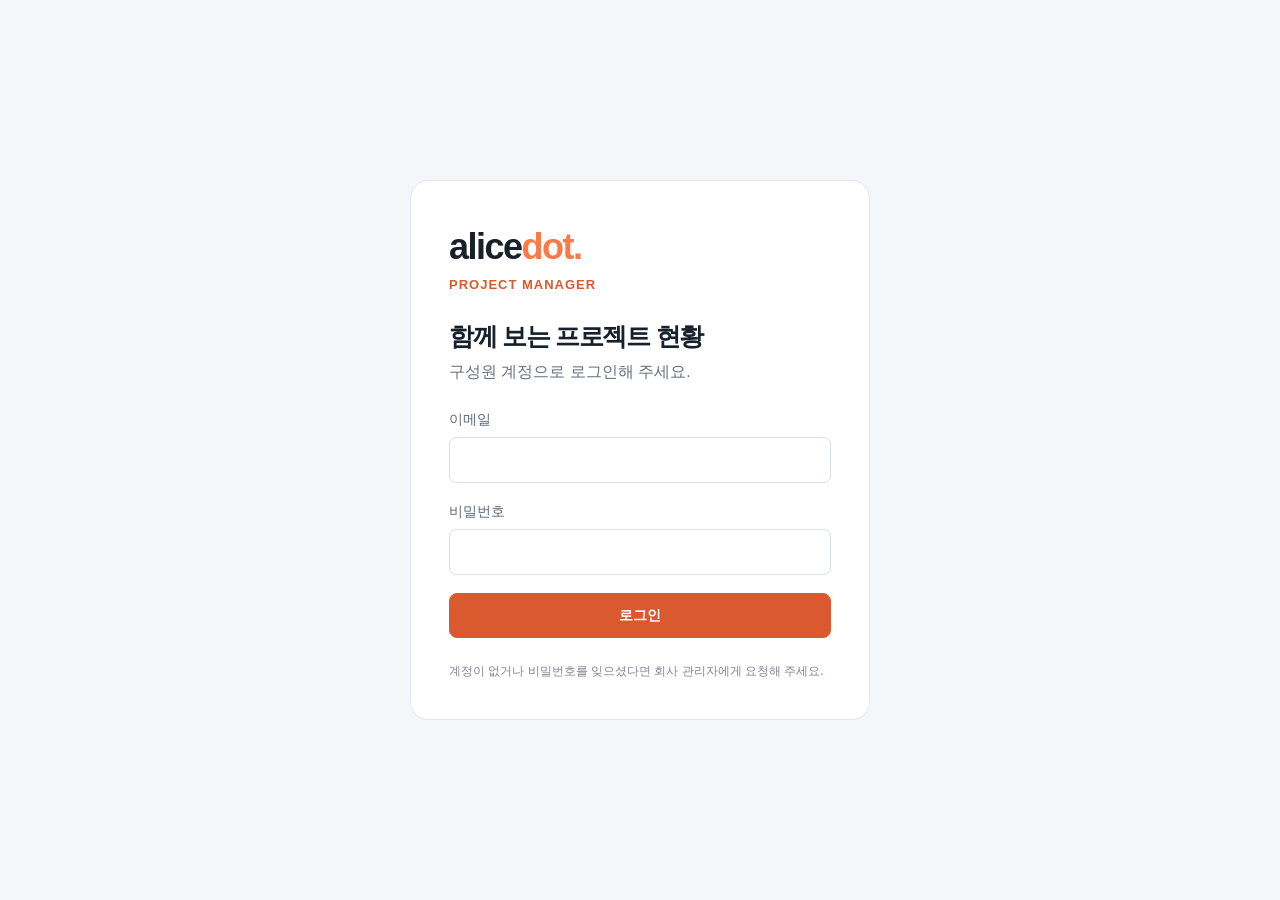
==== commit 11155481: "Add a back-to-top button to the project dashboard Show a fixed back-to-top control after scrolling. " ====
--- a/index.html
+++ b/index.html
@@ -4,13 +4,13 @@
 <form id="login-form"><label class="field">이메일<input name="email" type="email" autocomplete="username" required></label><label class="field">비밀번호<input name="password" type="password" autocomplete="current-password" required></label><button class="btn primary" type="submit">로그인</button></form>
 <p id="login-error" class="inline-error" role="alert" hidden></p><p class="sub">계정이 없거나 비밀번호를 잊으셨다면 회사 관리자에게 요청해 주세요.</p><a id="demo-link" href="preview.html" hidden>예시 화면 먼저 보기</a></div></section>
 <div id="workspace" hidden><aside><div class="brand">alice<span>dot.</span><small>PROJECT MANAGER</small></div><nav class="nav" aria-label="메뉴"><button class="active" data-view="all">프로젝트 현황</button><button data-view="unpaid">미결제 관리</button><button data-view="monthly">월별 매출</button><button data-view="invoice">계산서 관리</button><button data-view="archive">보관함</button></nav><div class="side-footer"><strong>함께 보는 프로젝트 현황</strong>견적부터 입금까지<br>한곳에서 관리하세요.<br><br><strong id="member-name"></strong><button class="btn ghost" id="password-open">비밀번호 변경</button><button class="btn ghost" id="logout">로그아웃</button></div></aside>
-<main><header><div><div class="eyebrow">ALICEDOT WORKSPACE</div><h1 id="page-title">프로젝트·매출 현황</h1><p>진행 상황과 매출을 한눈에 확인하세요.</p></div><div class="actions"><button class="btn" id="import-open">엑셀 가져오기</button><button class="btn" id="export">CSV 내보내기</button><button class="btn primary" id="add">＋ 새 프로젝트</button></div></header>
+<main><header><div><div class="eyebrow">ALICEDOT WORKSPACE</div><h1 id="page-title" tabindex="-1">프로젝트·매출 현황</h1><p>진행 상황과 매출을 한눈에 확인하세요.</p></div><div class="actions"><button class="btn" id="import-open">엑셀 가져오기</button><button class="btn" id="export">CSV 내보내기</button><button class="btn primary" id="add">＋ 새 프로젝트</button></div></header>
 <div class="notice shared-notice"><div><strong>앨리스도트 공유 공간</strong><span id="save-status" role="status">자료를 불러오는 중입니다.</span></div><button class="btn" id="refresh">새로고침</button></div><div class="inline-error" id="page-error" role="alert" hidden></div>
 <section class="period" aria-label="조회 기간"><label><span class="sr-only">연도</span><select id="year"></select></label><div class="month-buttons" id="months"></div></section>
 <section class="cards" id="cards" aria-label="선택 기간 매출 합계"></section>
 <section class="overview"><div class="panel" id="monthly-panel"><div class="panel-head"><h2>월별 실매출</h2><small>캔슬 제외 · 단위: 만원</small></div><div class="chart" id="chart"></div></div><div class="panel workload"><h2>진행 상황</h2><div id="workload"></div></div></section>
 <section class="panel project-panel"><div class="toolbar"><h2 id="list-title">프로젝트 목록 <small id="total-count"></small></h2><div class="actions"><input class="search" id="search" aria-label="프로젝트 검색" placeholder="프로젝트명, 거래처, 담당자 검색"></div></div><div class="filters" id="filters"></div><div class="table-wrap"><table><thead><tr><th>프로젝트</th><th>거래처</th><th>작업상태</th><th class="num">최초견적</th><th class="num">최종견적</th><th class="num">계산서 발행액</th><th></th></tr></thead><tbody id="rows"></tbody></table></div><div class="table-footer"><span id="result-count"></span><span>금액 단위: 원 · 상태를 선택하면 합계가 자동으로 바뀝니다.</span></div></section>
-<p class="footnote">예상매출은 최초견적 전체 합계입니다. 실매출과 미지급금은 캔슬을 제외합니다. 미지급금은 결제완료 전의 최종견적 합계이며, 계산서 발행액은 입력한 발행 금액 합계입니다.<br>합계는 선택한 연도·월을 기준으로 표시합니다. 검색과 상태 필터는 목록에만 적용됩니다. 보관한 프로젝트는 합계에서 제외됩니다.</p></main></div>
+<p class="footnote">예상매출은 최초견적 전체 합계입니다. 실매출과 미지급금은 캔슬을 제외합니다. 미지급금은 결제완료 전의 최종견적 합계이며, 계산서 발행액은 입력한 발행 금액 합계입니다.<br>합계는 선택한 연도·월을 기준으로 표시합니다. 검색과 상태 필터는 목록에만 적용됩니다. 보관한 프로젝트는 합계에서 제외됩니다.</p><button id="back-to-top" class="back-to-top" type="button" aria-label="페이지 맨 위로 이동" hidden>맨 위로</button></main></div>
 <dialog id="editor"><form id="project-form"><div class="dialog-head"><h2 id="dialog-title">새 프로젝트</h2><button class="close" type="button" id="close" aria-label="닫기">×</button></div><input type="hidden" name="id"><div class="form-grid">
 <label class="field wide">프로젝트명 *<input name="name" required maxlength="120" placeholder="프로젝트명을 입력하세요"></label>
 <label class="field">집계 연도<select name="year"></select></label><label class="field">집계 월<select name="month" id="form-month"></select></label>
--- a/styles.css
+++ b/styles.css
@@ -6,4 +6,5 @@
 @media(max-width:850px){aside{position:static;width:auto;padding:18px 20px}.brand{font-size:25px;display:flex;align-items:center;gap:4px}.brand small{margin:0 0 0 15px;font-size:10px}.nav{margin-top:18px;display:flex;gap:6px;overflow:auto}.nav button{padding:9px 12px;white-space:nowrap;font-size:14px}.nav svg,.side-footer{display:none}main{margin:0;padding:25px 18px}header{align-items:flex-start}h1{font-size:25px}header p{font-size:14px}.actions{gap:6px}.btn{padding:10px 12px}.cards{grid-template-columns:repeat(2,minmax(0,1fr))}.card:last-child{grid-column:1/-1}.metric{font-size:25px}.overview{grid-template-columns:1fr}.workload{display:none}.notice{display:block}.notice span{display:block;margin-top:3px;font-size:12px}.chart{gap:4px;margin-inline:14px}.barvalue{font-size:9px}.toolbar{padding:18px 16px}.search{min-width:0;width:100%}.toolbar .actions{width:100%}.filters{padding-inline:16px}.form-grid{padding:20px;gap:13px}.dialog-head{padding:20px}.dialog-footer{padding:15px 20px;flex-wrap:wrap}.toast{left:50%;max-width:90%;width:max-content}.table-footer{padding:13px 16px}.table-footer span:last-child{display:none}}
 @media(max-width:620px){header{flex-direction:column}header>.actions{width:100%}header>.actions .btn{flex:1}.form-grid{grid-template-columns:1fr}}
 
-[hidden]{display:none!important}.login-screen{min-height:100vh;display:grid;place-items:center;padding:24px}.login-card{width:min(100%,460px);background:white;border:1px solid var(--line);border-radius:18px;padding:38px}.login-card .brand{padding:0;font-size:36px}.login-card h1{font-size:25px;margin-top:25px}.login-card form{display:grid;gap:18px;margin:24px 0}.login-card a{display:inline-block;margin-top:20px;color:var(--orange)}.inline-error{background:#fff0ed;color:#a33a29;border:1px solid #edc9c0;border-radius:7px;padding:12px;margin:14px 0;font-size:14px;white-space:pre-line}.shared-notice{background:#edf5f1;border-color:#d1e5d9;color:#326648;align-items:center}.shared-notice .btn{padding:6px 12px}.dialog-content{padding:22px 28px;display:grid;gap:16px}.dialog-content .field{gap:7px}.dialog-content p{font-size:14px}.history-item{border-bottom:1px solid var(--line);padding:15px 0}.history-item strong{font-size:15px}.history-item ul{padding-left:20px;color:#596675;font-size:14px}.history-item time{display:block;color:#778291;font-size:13px;margin-top:4px}#form-error{margin:0 28px 10px}.side-footer .btn{color:#b8c3d2;border-color:#485365;font-size:12px;margin:5px 0}.card-note{font-size:12px}#import-preview{overflow-x:auto;font-size:14px}button:disabled{opacity:.55}.actions{flex-wrap:wrap}header>.actions{justify-content:flex-end}#workspace.busy .row-status{pointer-events:none;opacity:.6}.dialog-content input{width:100%}+[hidden]{display:none!important}.login-screen{min-height:100vh;display:grid;place-items:center;padding:24px}.login-card{width:min(100%,460px);background:white;border:1px solid var(--line);border-radius:18px;padding:38px}.login-card .brand{padding:0;font-size:36px}.login-card h1{font-size:25px;margin-top:25px}.login-card form{display:grid;gap:18px;margin:24px 0}.login-card a{display:inline-block;margin-top:20px;color:var(--orange)}.inline-error{background:#fff0ed;color:#a33a29;border:1px solid #edc9c0;border-radius:7px;padding:12px;margin:14px 0;font-size:14px;white-space:pre-line}.shared-notice{background:#edf5f1;border-color:#d1e5d9;color:#326648;align-items:center}.shared-notice .btn{padding:6px 12px}.dialog-content{padding:22px 28px;display:grid;gap:16px}.dialog-content .field{gap:7px}.dialog-content p{font-size:14px}.history-item{border-bottom:1px solid var(--line);padding:15px 0}.history-item strong{font-size:15px}.history-item ul{padding-left:20px;color:#596675;font-size:14px}.history-item time{display:block;color:#778291;font-size:13px;margin-top:4px}#form-error{margin:0 28px 10px}.side-footer .btn{color:#b8c3d2;border-color:#485365;font-size:12px;margin:5px 0}.card-note{font-size:12px}#import-preview{overflow-x:auto;font-size:14px}button:disabled{opacity:.55}.actions{flex-wrap:wrap}header>.actions{justify-content:flex-end}#workspace.busy .row-status{pointer-events:none;opacity:.6}.dialog-content input{width:100%}
+.back-to-top{position:fixed;right:max(24px,env(safe-area-inset-right));bottom:max(24px,env(safe-area-inset-bottom));z-index:8;min-height:48px;padding:12px 20px;border:1px solid #3b4654;border-radius:999px;background:var(--ink);color:#fff;font-size:16px;font-weight:650;box-shadow:0 4px 18px #1018282b}.back-to-top:hover{background:#304052}.back-to-top:focus-visible{outline:3px solid #db592e;outline-offset:4px}#workspace main{padding-bottom:96px}@media(max-width:620px){.back-to-top{right:max(16px,env(safe-area-inset-right));bottom:max(20px,env(safe-area-inset-bottom));padding:12px 18px}}
